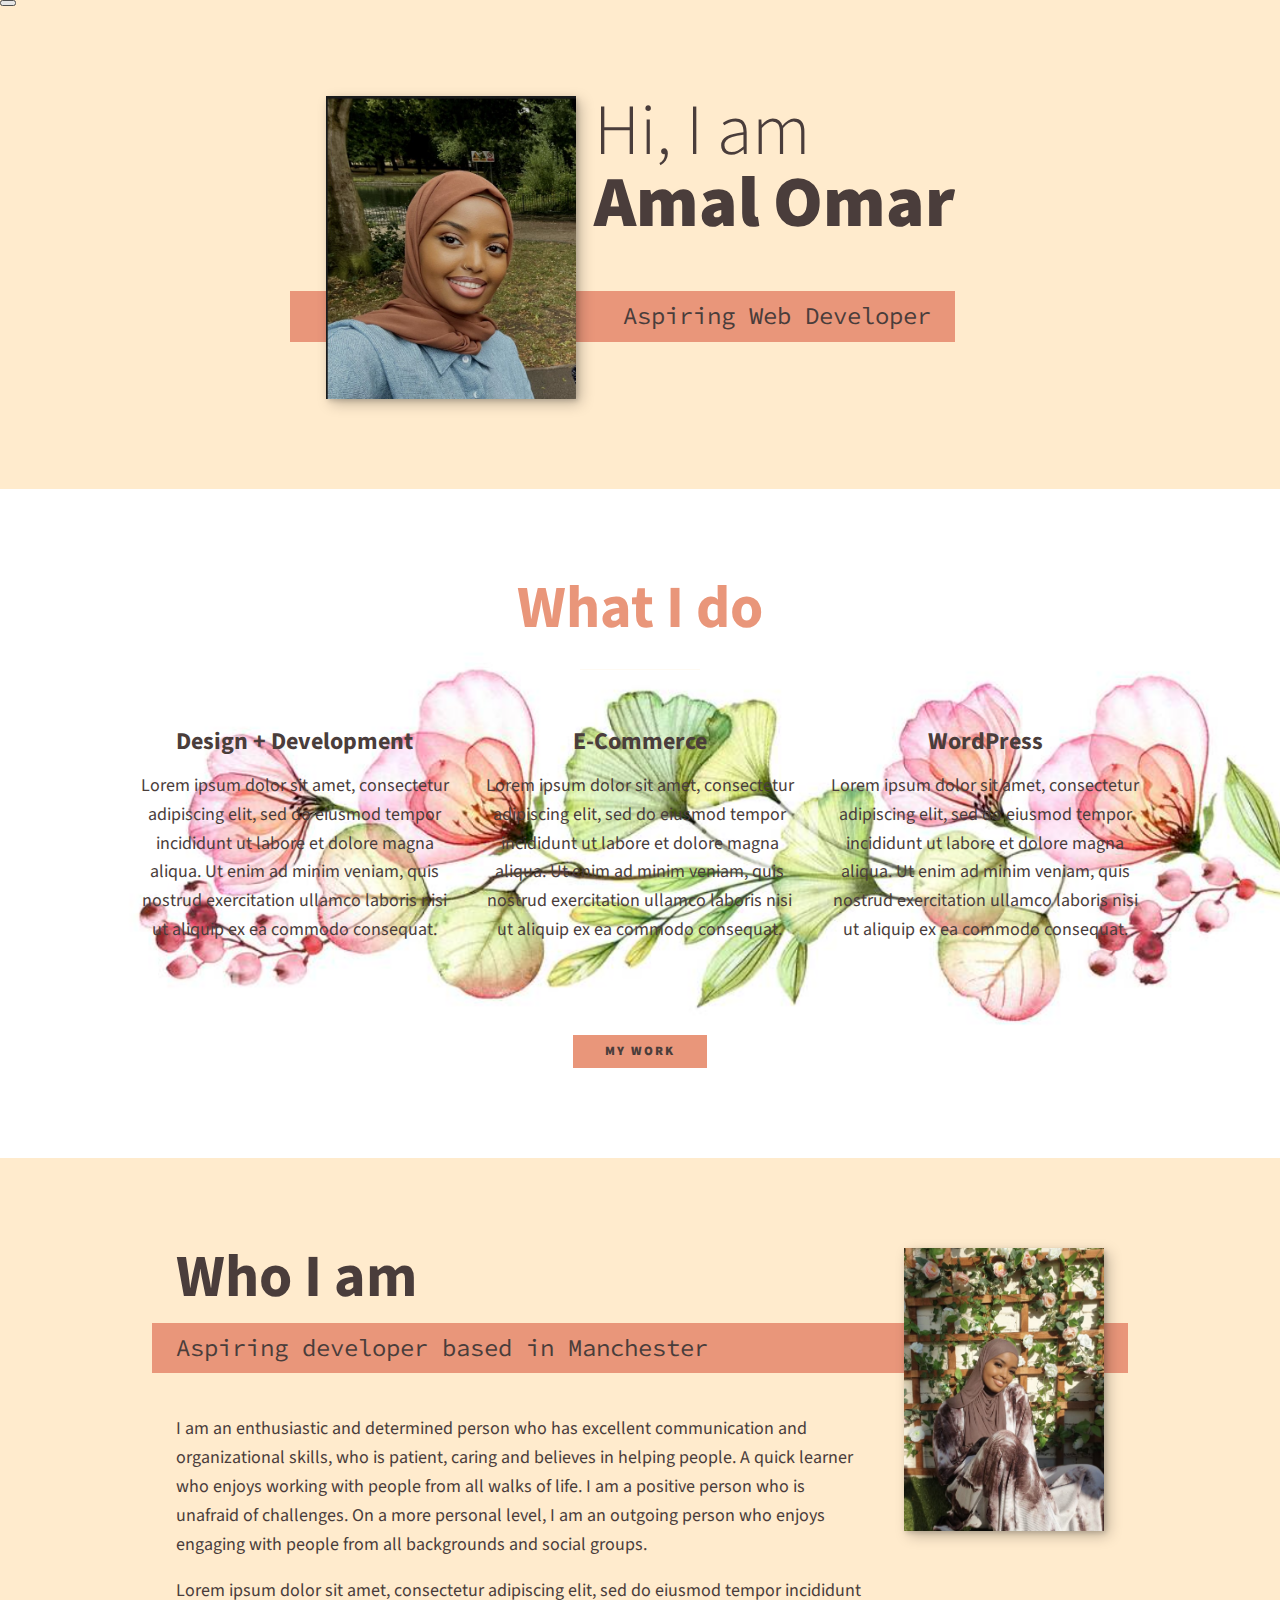
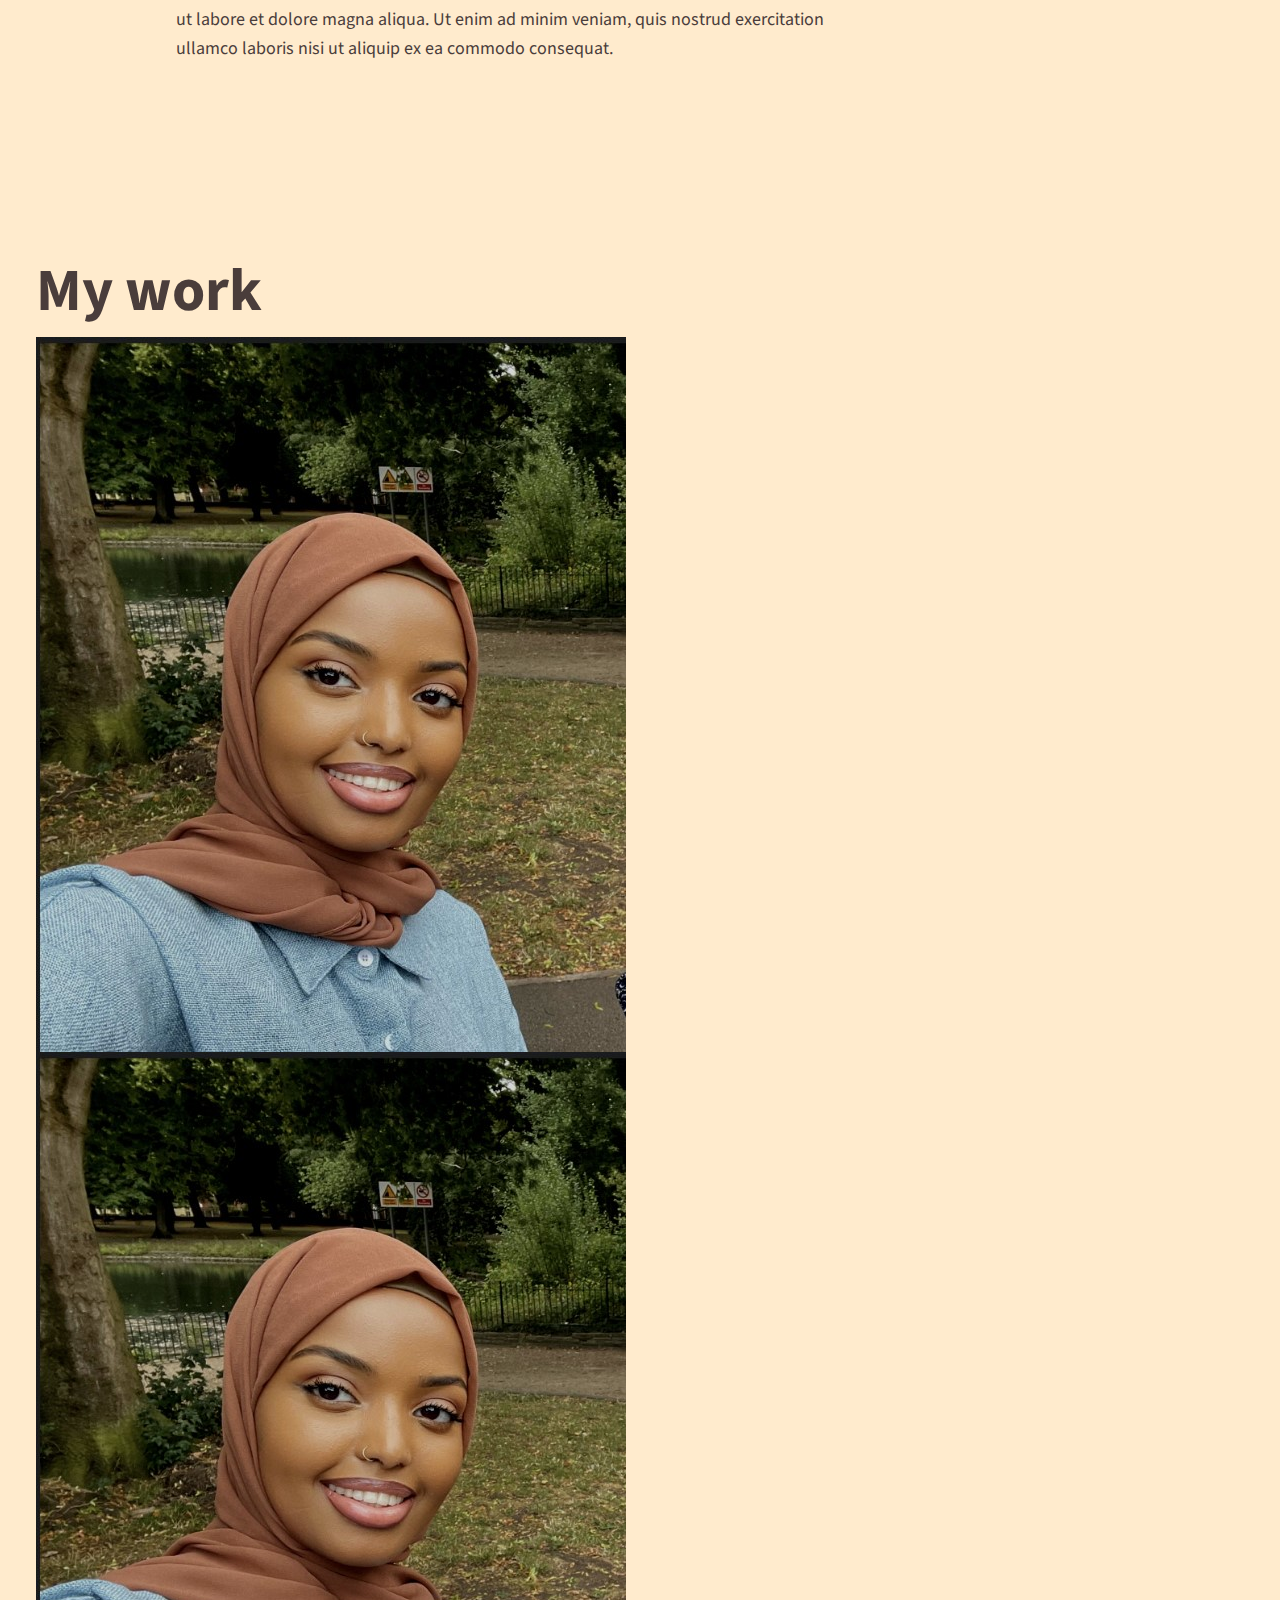
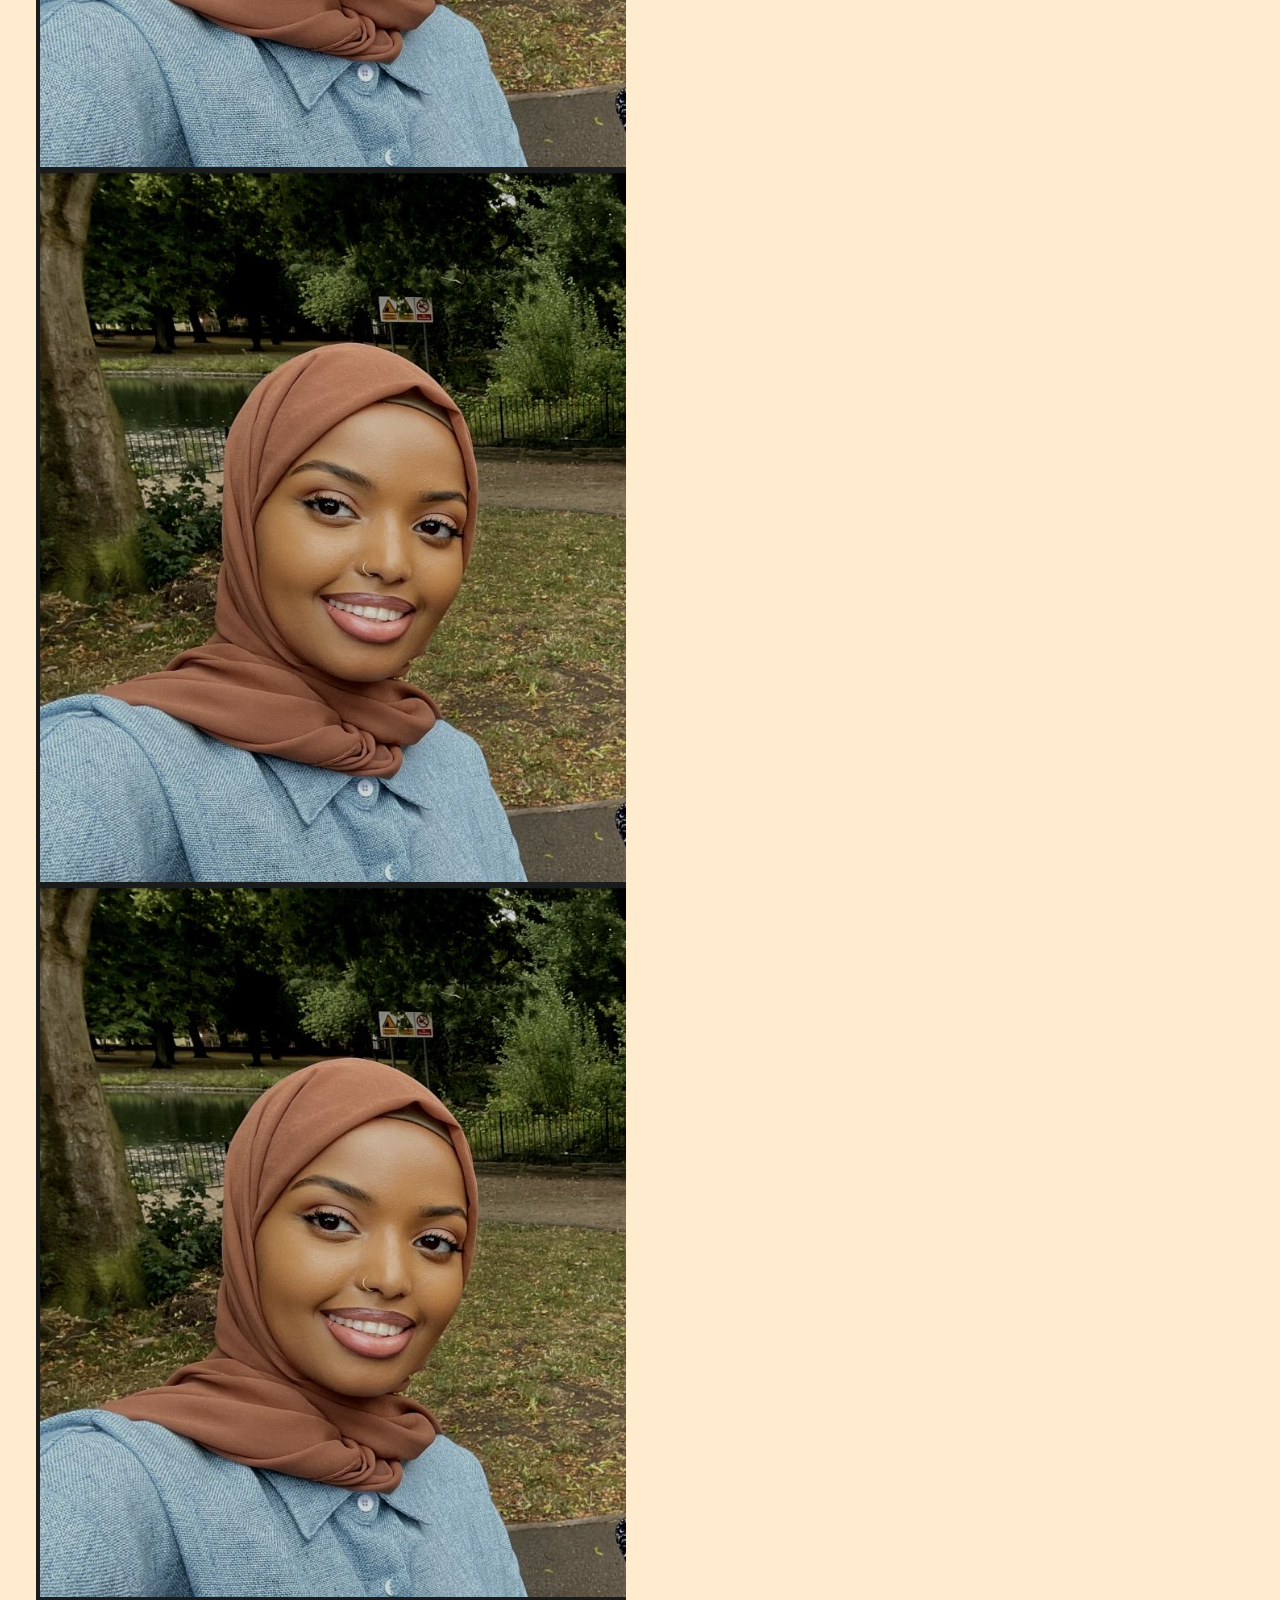
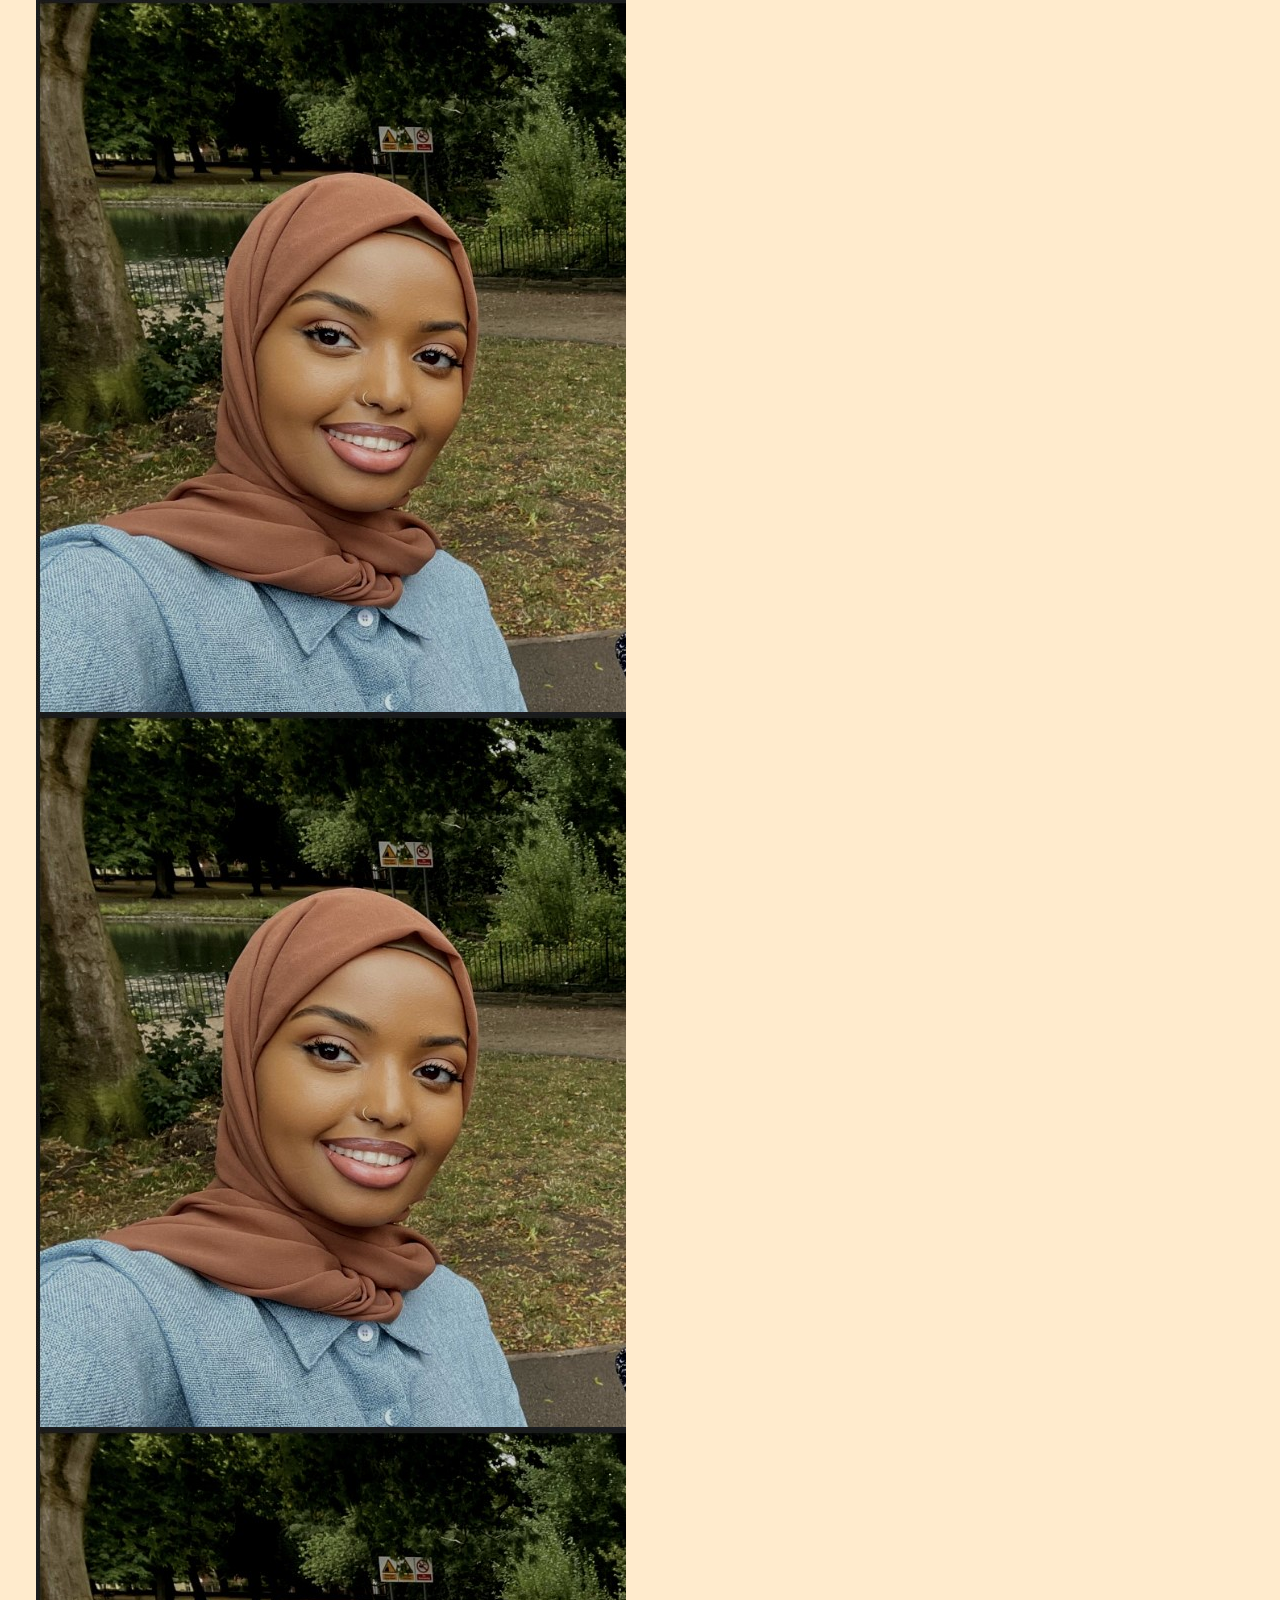
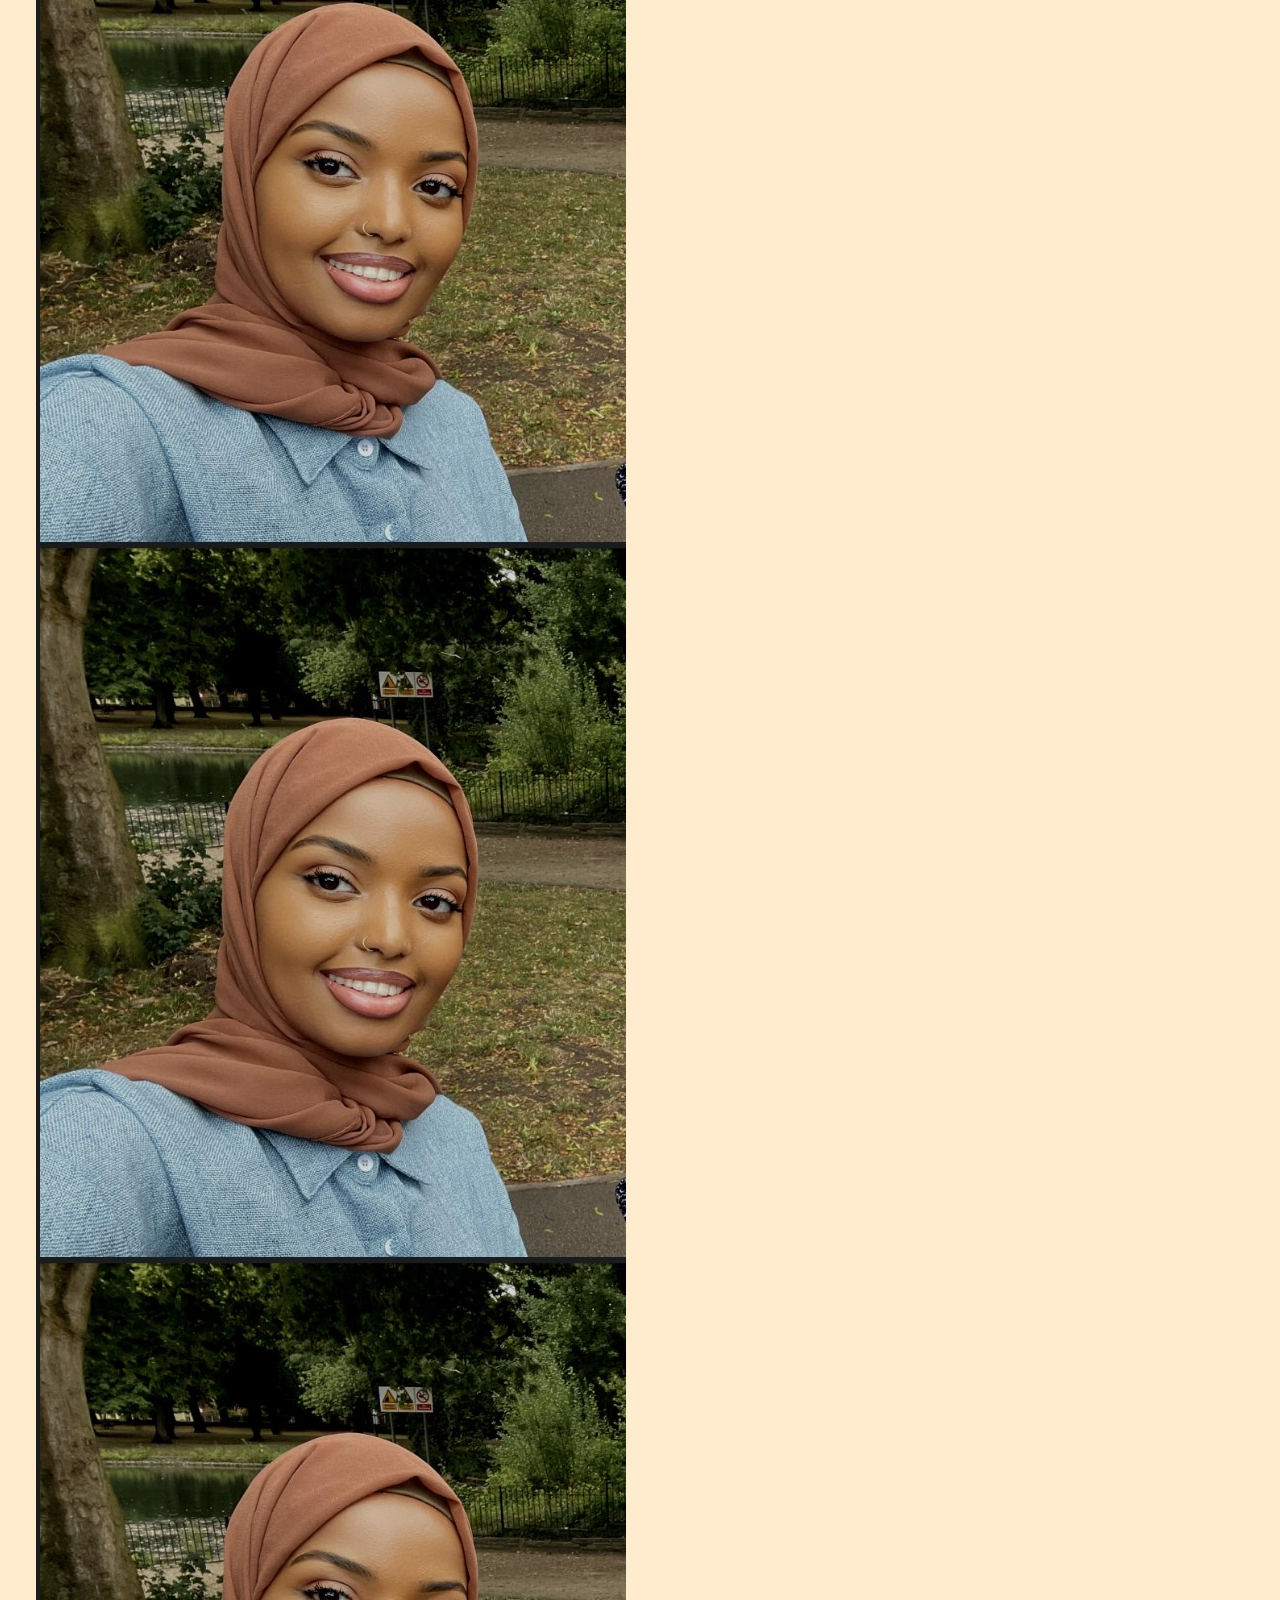
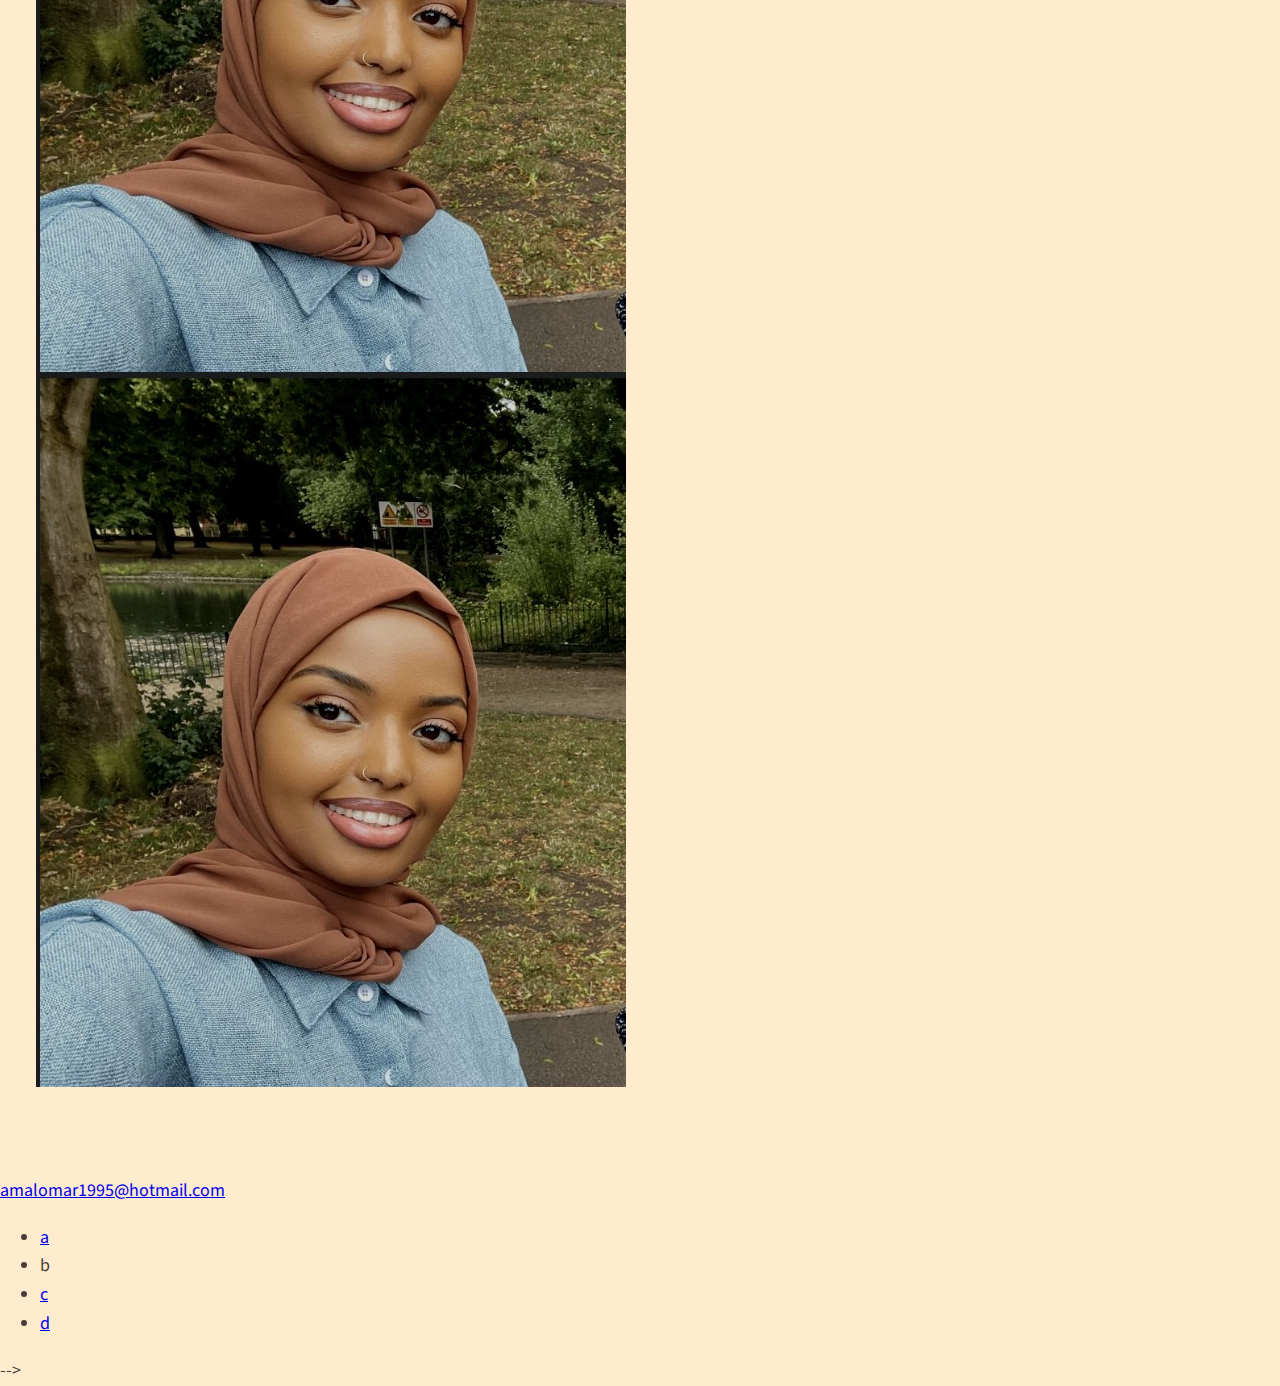
==== index.html @ 8da8b48b "still amending personal profile" ====
<!-- <!DOCTYPE html>
<html lang="en">
    <head>
        <meta charset="UTF-8">
        <meta name="viewport" content="width=device-width, initial-scale=1.0">
        <title>DevAmal Portfolio Website</title>
        <link rel="stylesheet" href="https://cdnjs.cloudflare.com/ajax/libs/normalize/7.0.0/normalize.min.css">
        <link rel="stylesheet" href="https://cdnjs.cloudflare.com/ajax/libs/font-awesome/5.11.2/css/all.css" integrity="sha256-46qynGAkLSFpVbEBog43gvNhfrOj+BmwXdxFgVK/Kvc=" crossorigin="anonymous" />  
        
        <!-- Update these with your own fonts -->
        <link href="https://fonts.googleapis.com/css?family=Source+Code+Pro:400,900|Source+Sans+Pro:300,900&display=swap" rel="stylesheet">
        
        <link rel="stylesheet" href="style.css">

    </head>
    <body>
        <header>
            <div class="logo">
                <img src="" alt="">
            </div>
            <button class="nav-toggle" aria-label="toggle navigation">
                <span class="hamburger"></span>
            </button>
            <nav class="nav">
                <ul class="nav__list">
                    <li class="nav__item"><a href="#home" class="nav__link">Home</a></li>
                    <li class="nav__item"><a href="#services" class="nav__link">My Services</a></li>
                    <li class="nav__item"><a href="#about" class="nav__link">About me</a></li>
                    <li class="nav__item"><a href="#work" class="nav__link">My Work</a></li>
                </ul>
            </nav>
        </header>
        
        <!-- Introduction -->
        <section class="intro" id="home">
            <h1 class="section__title section__title--intro">
                Hi, I am <strong>Amal Omar</strong>
            </h1>
            <p class="section__subtitle section__subtitle--intro">Aspiring Web Developer</p>
            <img src="me.jpeg" alt="a picture of Amal Omar smiling" class="intro__img">
        </section>
        
        
        <!-- My services -->
        <section class="my-services" id="services">
            <h2 class="section__title section__title--services">What I do</h2>
            <div class="services">
                <div class="service">
                    <h3>Design + Development</h3>
                    <p>Lorem ipsum dolor sit amet, consectetur adipiscing elit, sed do eiusmod tempor incididunt ut labore et dolore magna aliqua. Ut enim ad minim veniam, quis nostrud exercitation ullamco laboris nisi ut aliquip ex ea commodo consequat.</p>
                </div> <!-- / service -->
                
                <div class="service">
                    <h3>E-Commerce</h3>
                    <p>Lorem ipsum dolor sit amet, consectetur adipiscing elit, sed do eiusmod tempor incididunt ut labore et dolore magna aliqua. Ut enim ad minim veniam, quis nostrud exercitation ullamco laboris nisi ut aliquip ex ea commodo consequat.</p>
                </div> <!-- / service -->
                
                <div class="service">
                    <h3>WordPress</h3>
                    <p>Lorem ipsum dolor sit amet, consectetur adipiscing elit, sed do eiusmod tempor incididunt ut labore et dolore magna aliqua. Ut enim ad minim veniam, quis nostrud exercitation ullamco laboris nisi ut aliquip ex ea commodo consequat.</p>
                </div> <!-- / service -->
            </div> <!-- / services -->
            
            <a href="#work" class="btn">My Work</a>
        </section>
        
        
        <!-- About me -->
        <section class="about-me" id="about">
           <h2 class="section__title section__title--about">Who I am</h2>
           <p class="section__subtitle section__subtitle--about">Aspiring developer based in Manchester</p>
           
           <div class="about-me__body">
               <p>I am an enthusiastic and determined person who has excellent communication and organizational skills, who is patient, caring and believes in helping people. A quick learner who enjoys working with people from all walks of life. I am a positive person who is unafraid of challenges.
                On a more personal level, I am an outgoing person who enjoys engaging with people from all backgrounds and social groups. 
                </p>
               <p>Lorem ipsum dolor sit amet, consectetur adipiscing elit, sed do eiusmod tempor incididunt ut labore et dolore magna aliqua. Ut enim ad minim veniam, quis nostrud exercitation ullamco laboris nisi ut aliquip ex ea commodo consequat.</p>
           </div>
           
           <img src="whoiam.jpeg" alt="Amal sitting on the floor" class="about-me__img">
        </section>
        
        <!-- My Work -->
        <section class="my-work" id="work">
            <h2 class="section__title">My work</h2>
            <p class="section__subtitle"></p>
            
            <div class="portfolio">
                <!-- Portfolio item 01 -->
                <a href="#" class="portfolio__item">
                    <img src="me.jpeg" alt="" class="portfolio__img">
                </a>
                
                <!-- Portfolio item 02 -->
                <a href="#" class="portfolio__item">
                    <img src="me.jpeg" alt="" class="portfolio__img">
                </a>
                
                <!-- Portfolio item 03 -->
                <a href="#" class="portfolio__item">
                    <img src="me.jpeg" alt="" class="portfolio__img">
                </a>
                
                <!-- Portfolio item 04 -->
                <a href="#" class="portfolio__item">
                    <img src="me.jpeg" alt="" class="portfolio__img">
                </a>
                
                <!-- Portfolio item 05 -->
                <a href="#" class="portfolio__item">
                    <img src="me.jpeg" alt="" class="portfolio__img">
                </a>
                
                <!-- Portfolio item 06 -->
                <a href="#" class="portfolio__item">
                    <img src="me.jpeg" alt="" class="portfolio__img">
                </a>
                
                <!-- Portfolio item 07 -->
                <a href="#" class="portfolio__item">
                    <img src="me.jpeg" alt="" class="portfolio__img">
                </a>
                
                <!-- Portfolio item 08 -->
                <a href="#" class="portfolio__item">
                    <img src="me.jpeg" alt="" class="portfolio__img">
                </a>
                
                <!-- Portfolio item 09 -->
                <a href="#" class="portfolio__item">
                    <img src="me.jpeg" alt="" class="portfolio__img">
                </a>
                
                <!-- Portfolio item 0 0-->
                <a href="#" class="portfolio__item">
                    <img src="me.jpeg" alt="" class="portfolio__img">
                </a>
            </div>
        </section>
        
        
        <!-- Footer -->
        <footer>
            <!-- replace with your own email address -->
            <a href="mailto:amalomar1995@hotmail.com" class="footer__link">amalomar1995@hotmail.com</a>
            <ul class="social-list">
                <li class="social-list__item"><a class="social-list__link" href="https://codepen.io">a</a></li>
                <li class="social-list__item">b<a class="social-list__link" href="http://dribbble.com"></a></li>
                <li class="social-list__item"><a class="social-list__link" href="https://twitter.com">c</a></li>
                <li class="social-list__item"><a class="social-list__link" href="https://github.com">d</a></li>
            </ul>
        </footer>
        
    </body>
</html> -->
---- style.css ----
*,
*::before,
*::after {
    box-sizing: border-box;
}

/* Custom Properties, update these for your own design */

:root {
    --ff-primary: 'Source Sans Pro', sans-serif;
    --ff-secondary: 'Source Code Pro', monospace;
    
    --fw-reg: 300;
    --fw-bold: 900;
    
    --clr-light: blanchedalmond;
    --clr-dark: rgb(74, 61, 59);
    --clr-accent: darksalmon;
    
    --fs-h1: 3rem;
    --fs-h2: 2.25rem;
    --fs-h3: 1.25rem;
    --fs-body: 1rem;
    
    --bs: 0.25em 0.25em 0.75em rgba(0,0,0,.25),
          0.125em 0.125em 0.25em rgba(0,0,0,.15);
}

@media (min-width: 800px) {
    :root {
        --fs-h1: 4.5rem;
        --fs-h2: 3.75rem;
        --fs-h3: 1.5rem;
        --fs-body: 1.125rem;
    }
}

/* General styles */

body {
    background: var(--clr-light);
    color: var(--clr-dark);
    margin: 0;
    font-family: var(--ff-primary);
    font-size: var(--fs-body);
    line-height: 1.6;
}

section {
    padding: 5em 2em;
}

img {
    display: block;
    max-width: 100%;
}

strong { font-weight: var(--fw-bold) }

:focus {
    outline: 3px solid var(--clr-accent);
    outline-offset: 3px;
}

/* Buttons */

.btn {
    display: inline-block;
    padding: .5em 2.5em;
    background: var(--clr-accent);
    color: var(--clr-dark);
    text-decoration: none;
    cursor: pointer;
    font-size: .8rem;
    text-transform: uppercase;
    letter-spacing: 2px;
    font-weight: var(--fw-bold);
    transition: transform 200ms ease-in-out;
}

.btn:hover {
    transform: scale(1.1);
}

/* Typography */

h1,
h2,
h3 {
    line-height: 1;
    margin: 0;
}

h1 { font-size: var(--fs-h1) }
h2 { font-size: var(--fs-h2) }
h3 { font-size: var(--fs-h3) }


.section__title {
    margin-bottom: .25em;
}

.section__title--intro {
    font-weight: var(--fw-reg);
}

.section__title--intro strong {
    display: block;
}

.section__subtitle {
    margin: 0;
    font-size: var(--fs-h3);
}

.section__subtitle--intro,
.section__subtitle--about {
    background: var(--clr-accent);
    padding: .25em 1em;
    font-family: var(--ff-secondary);
    margin-bottom: 1em;
}


/* header */

nav { display: none; }

/*  Intro section  */

.intro {
    position: relative;
}

.intro__img {
    box-shadow: var(--bs);
}

.section__subtitle--intro {
    display: inline-block;
}

@media (min-width: 600px) {
    .intro {
        display: grid;
        width: min-content;
        margin: 0 auto;
        grid-column-gap: 1em;
        grid-template-areas: 
            "img title"
            "img subtitle";
        grid-template-columns: min-content max-content;
    }
    
    .intro__img {
        grid-area: img;
        min-width: 250px;
        position: relative;
        z-index: 2;
    }    
    
    .section__subtitle--intro {
        align-self: start;
        grid-column: -1 / 1;
        grid-row: 2;
        text-align: right;
        position: relative;
        left: -1.5em;
        width: calc(100% + 1.5em);
    }
}



/*  My services section  */

.my-services {
    background-color: var(--clr-dark);
    background-image: url(flower.png);
    background-size: cover;
    /* background-blend-mode: multiply; */
    color: var(--clr-dark);
    text-align: center;
}

.section__title--services {
    color: var(--clr-accent);
    position: relative;
}

.section__title--services::after {
    content: '';
    display: block;
    width: 2em;
    height: 1px;
    margin: 0.5em auto 1em;
    background: var(--clr-light);
    opacity: 0.25;
}

.services {
    margin-bottom: 4em;
}

.service {
    max-width: 500px;
    margin: 0 auto;
}

@media (min-width: 800px) {
    .services {
        display: flex;
        max-width: 1000px;
        margin-left: auto;
        margin-right: auto;
    }
    
    .service + .service {
        margin-left: 2em;
    }
}


.about-me {
    max-width: 1000px;
    margin: 0 auto;
}

.about-me__img {
    box-shadow: var(--bs);
}

@media (min-width: 600px) {
    .about-me {
        display: grid;
        grid-template-columns: 1fr 200px;
        grid-template-areas: 
            "title img"
            "subtitle img"
            "text img";
        grid-column-gap: 2em;
    }
    
    .section__title--about {
        grid-area: title;
    }
    
    .section__subtitle--about {
        grid-column: 1 / -1;
        grid-row: 2;
        position: relative;
        left: -1em;
        width: calc(100% + 2em);
        padding-left: 1em;
        padding-right: calc(200px + 4em);
    }
    
    .about-me__img {
        grid-area: img;
        position: relative;
        z-index: 2;
    }
}
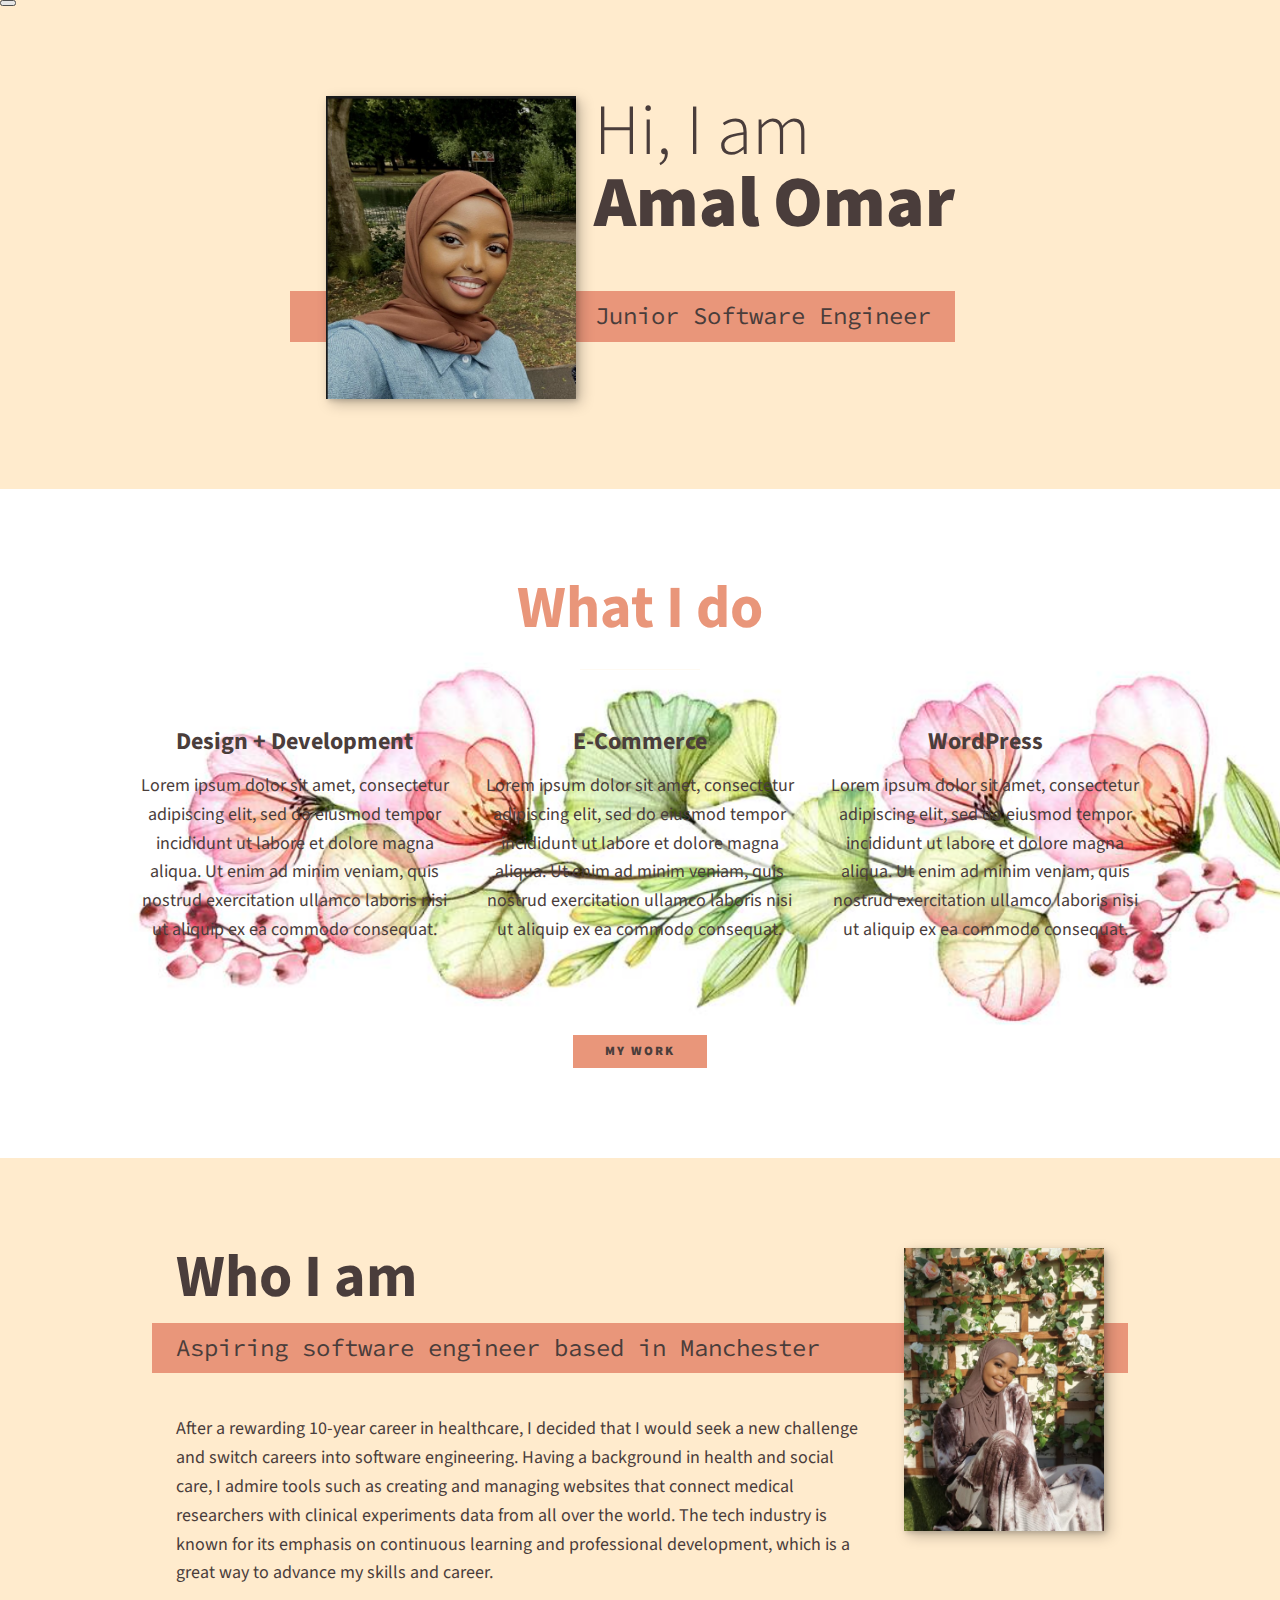
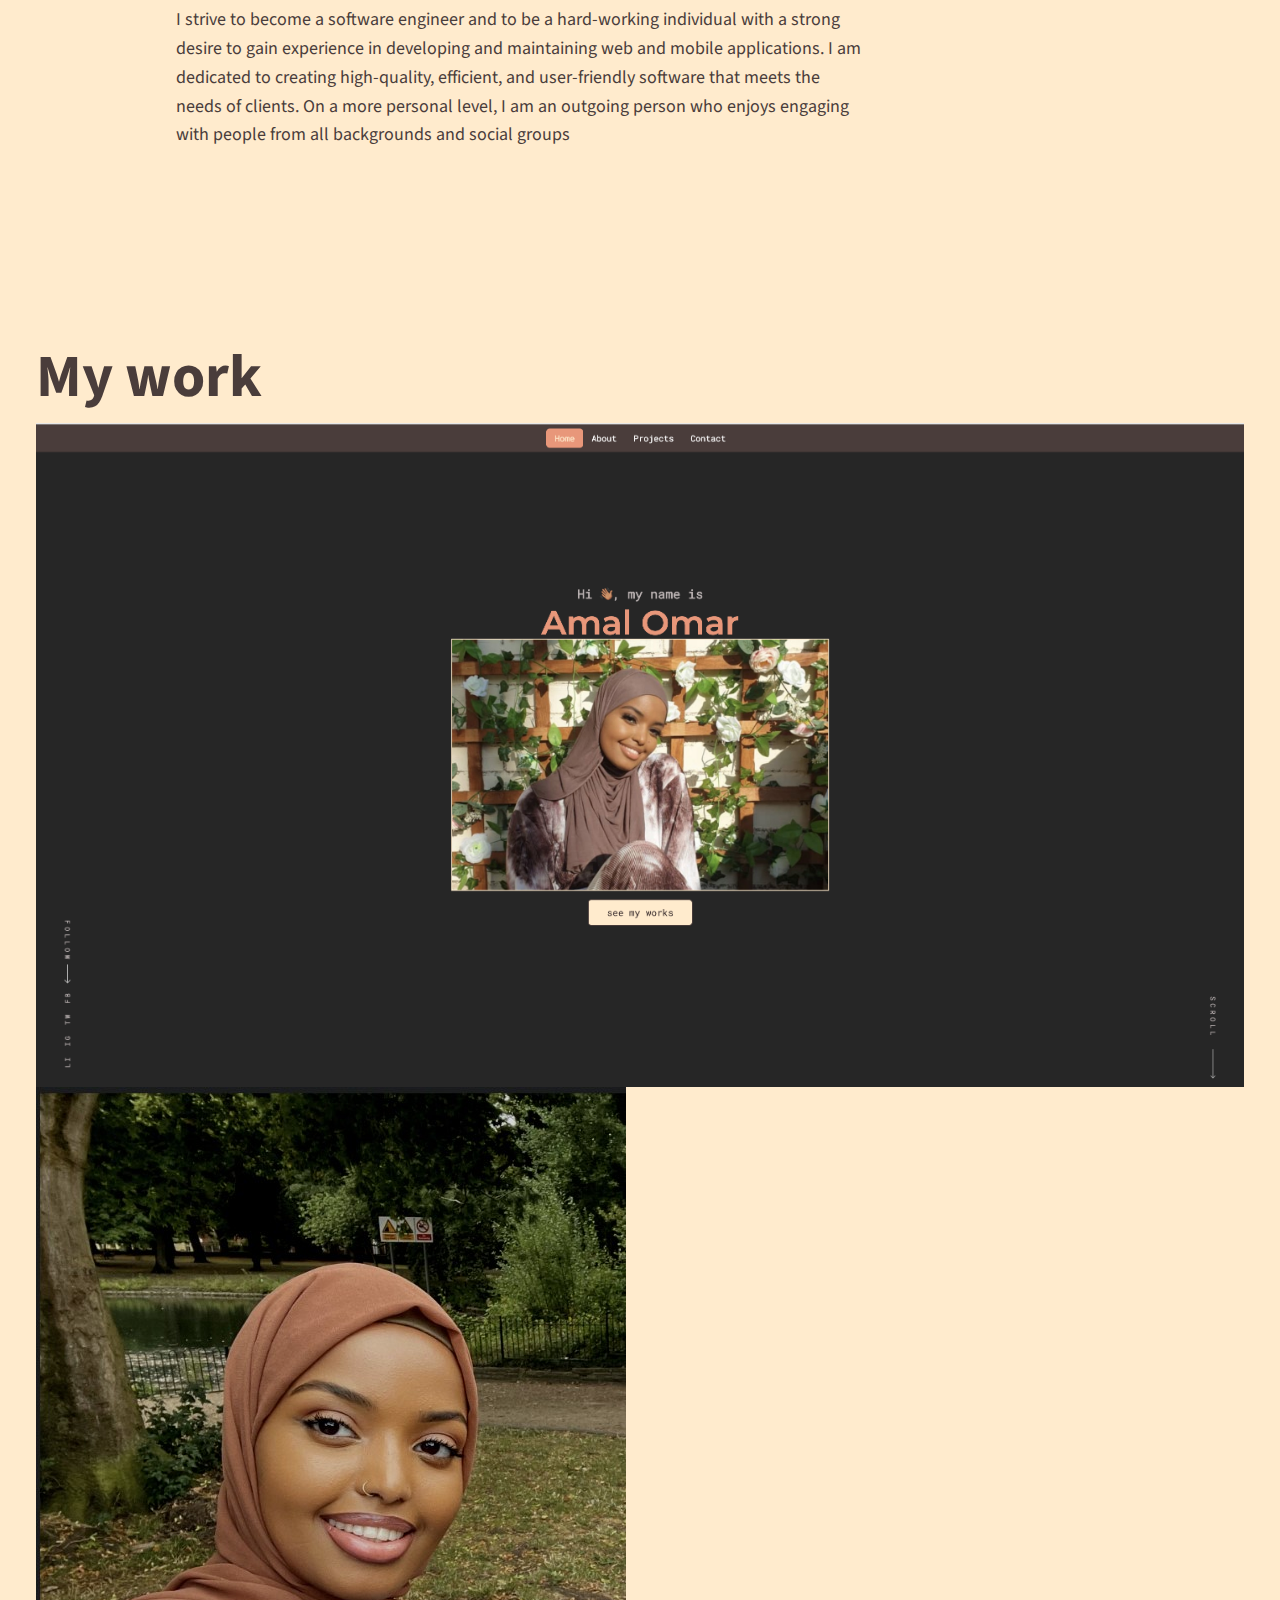
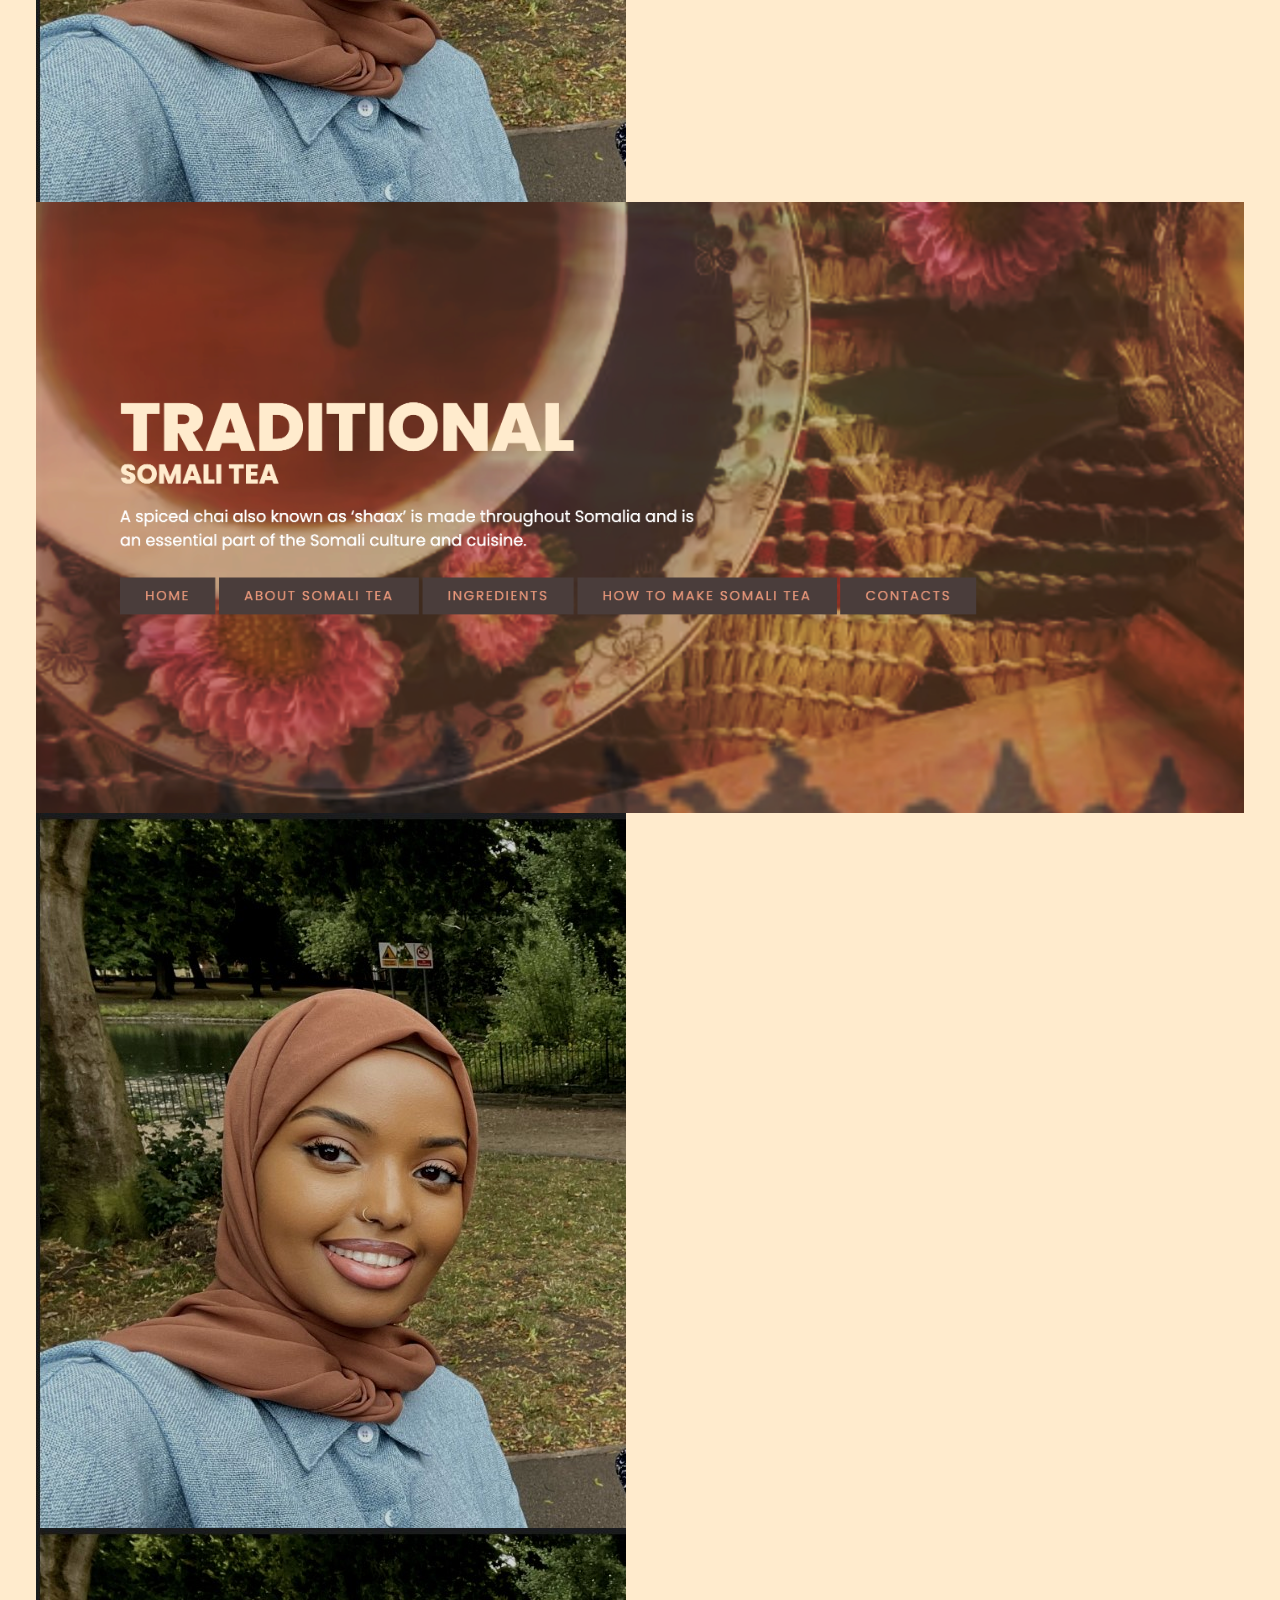
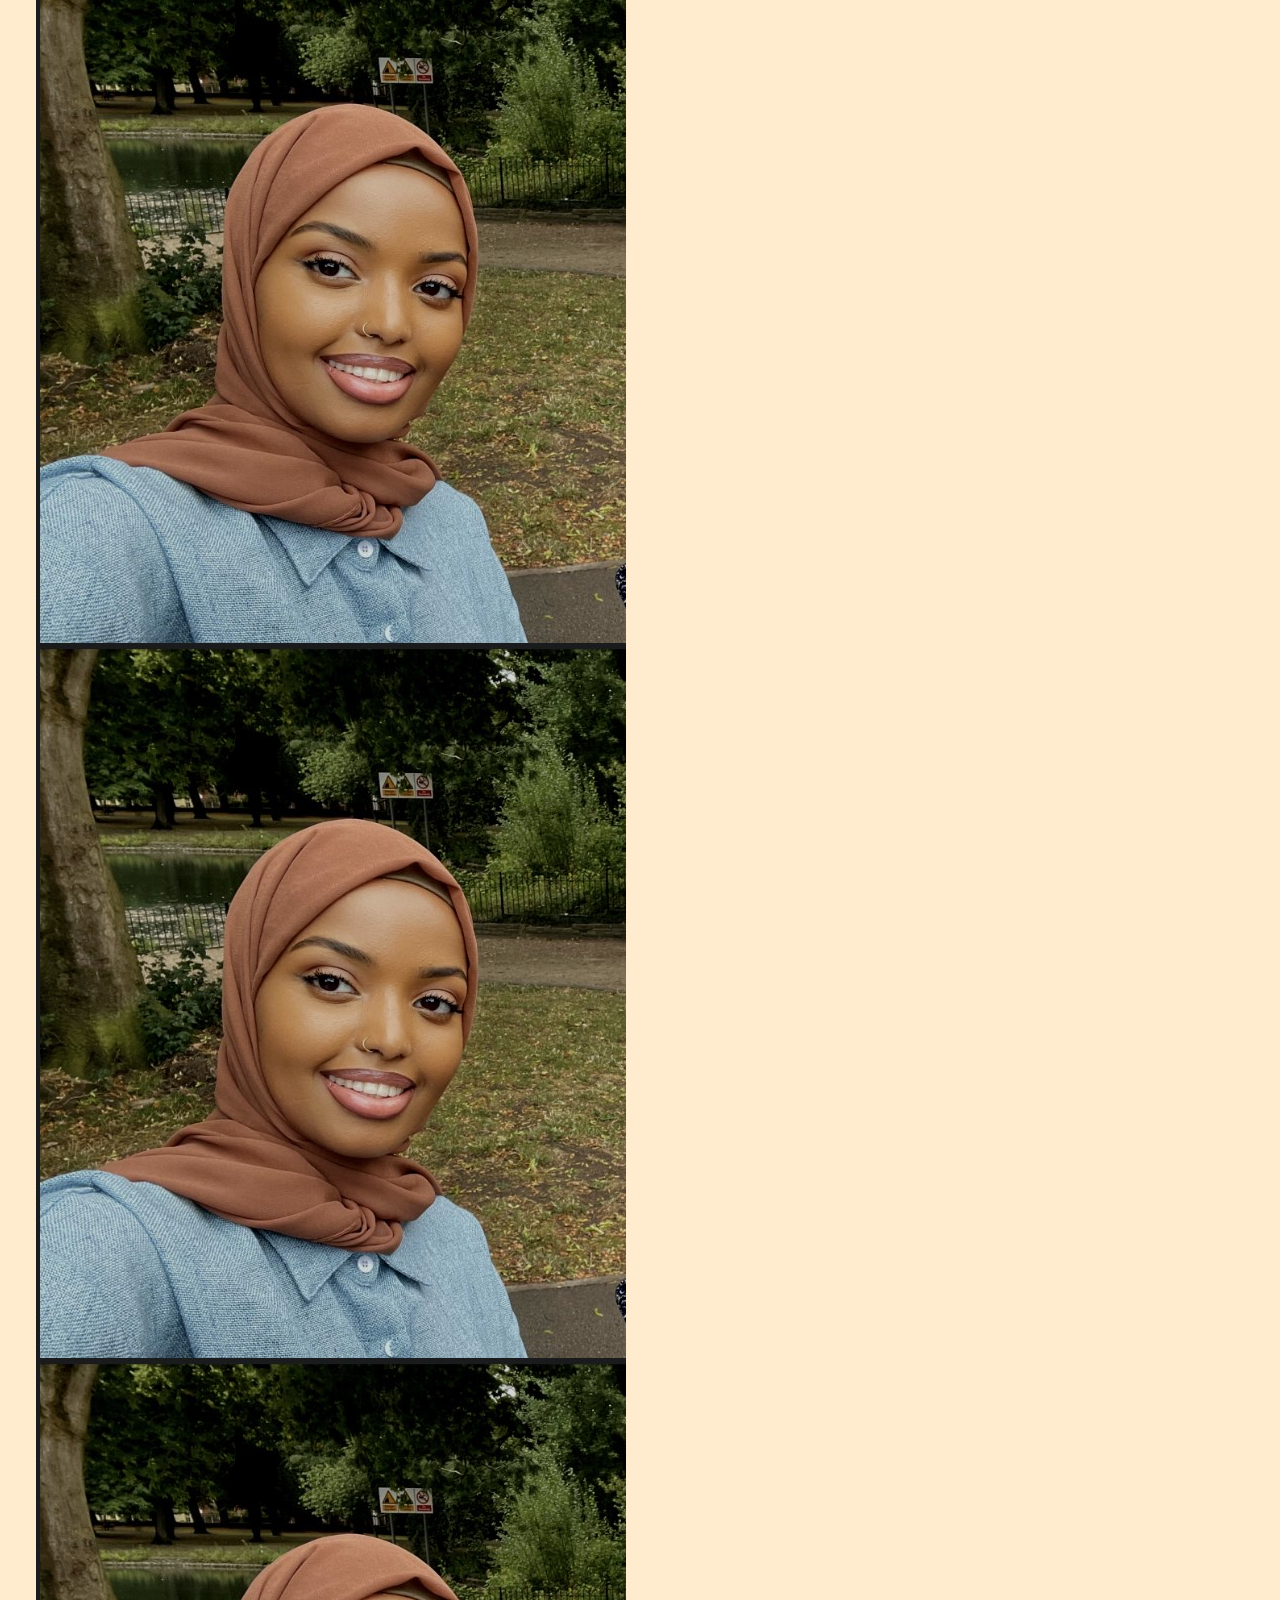
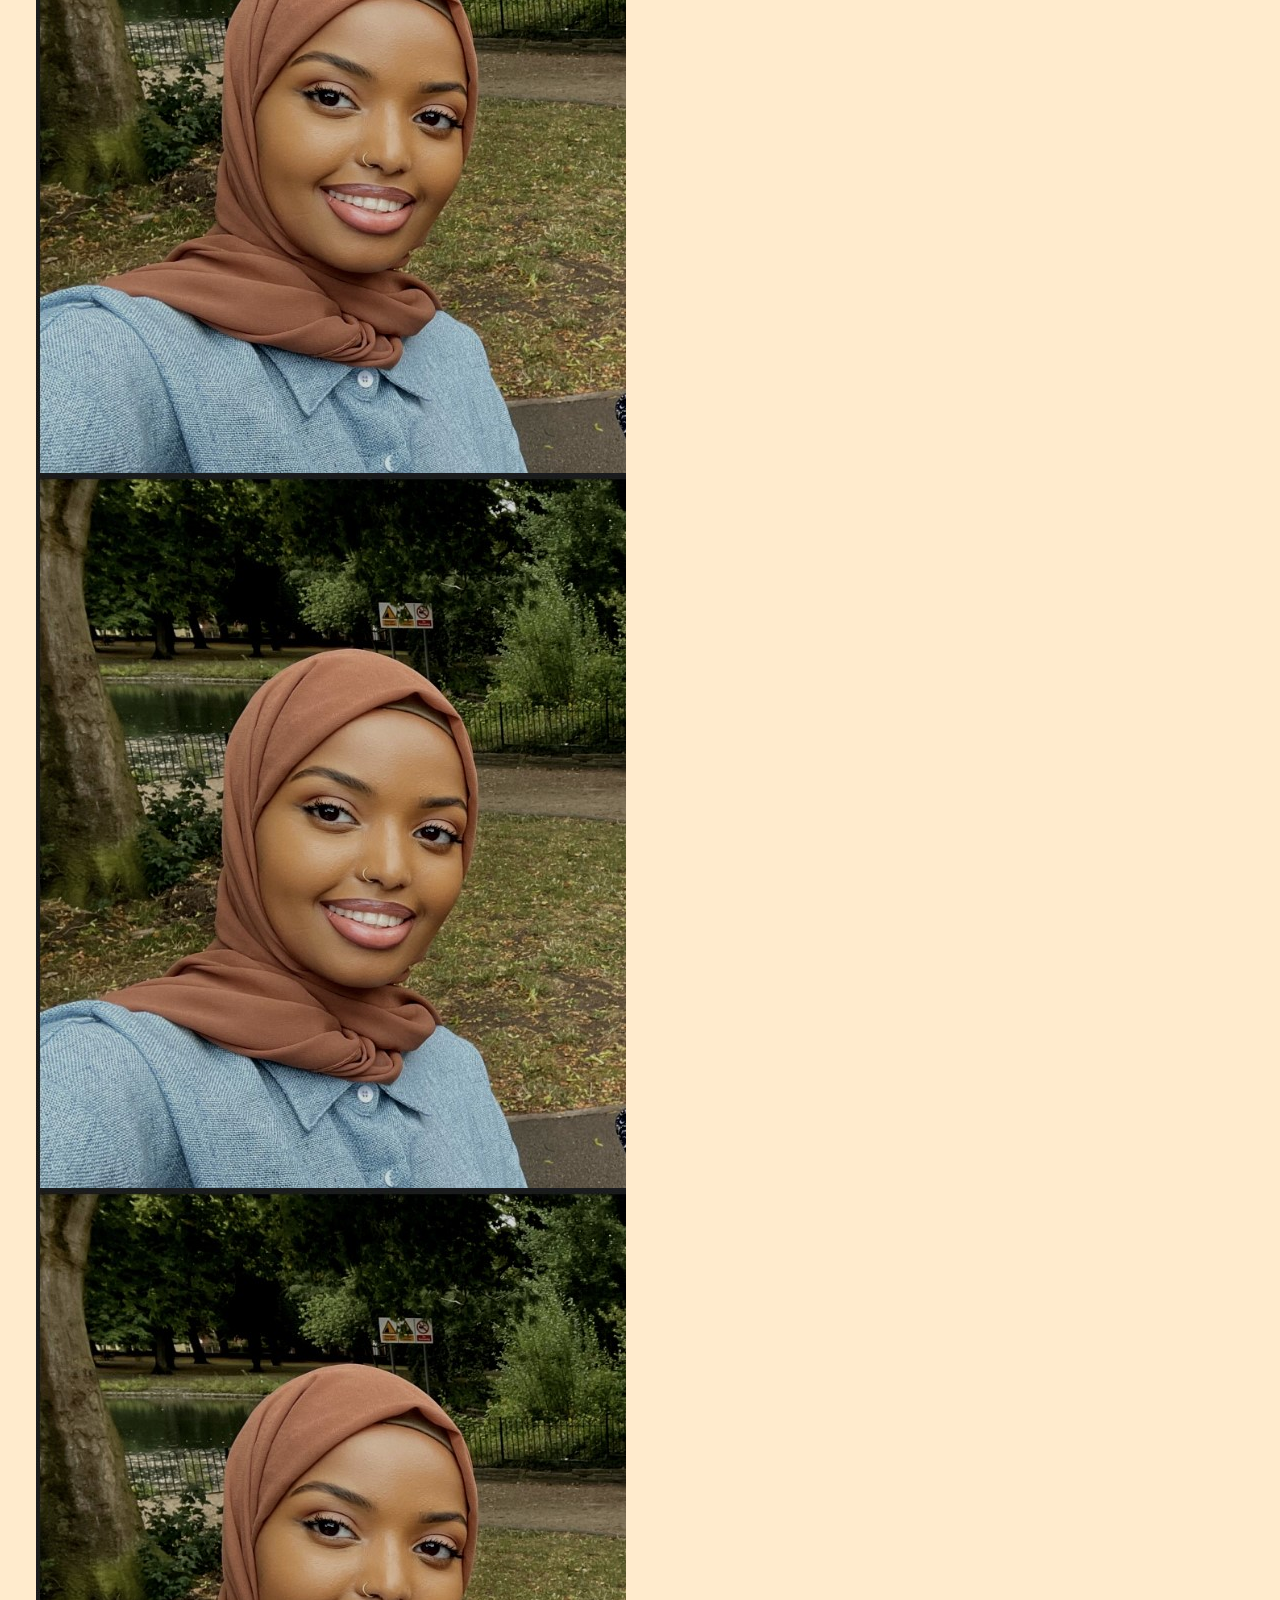
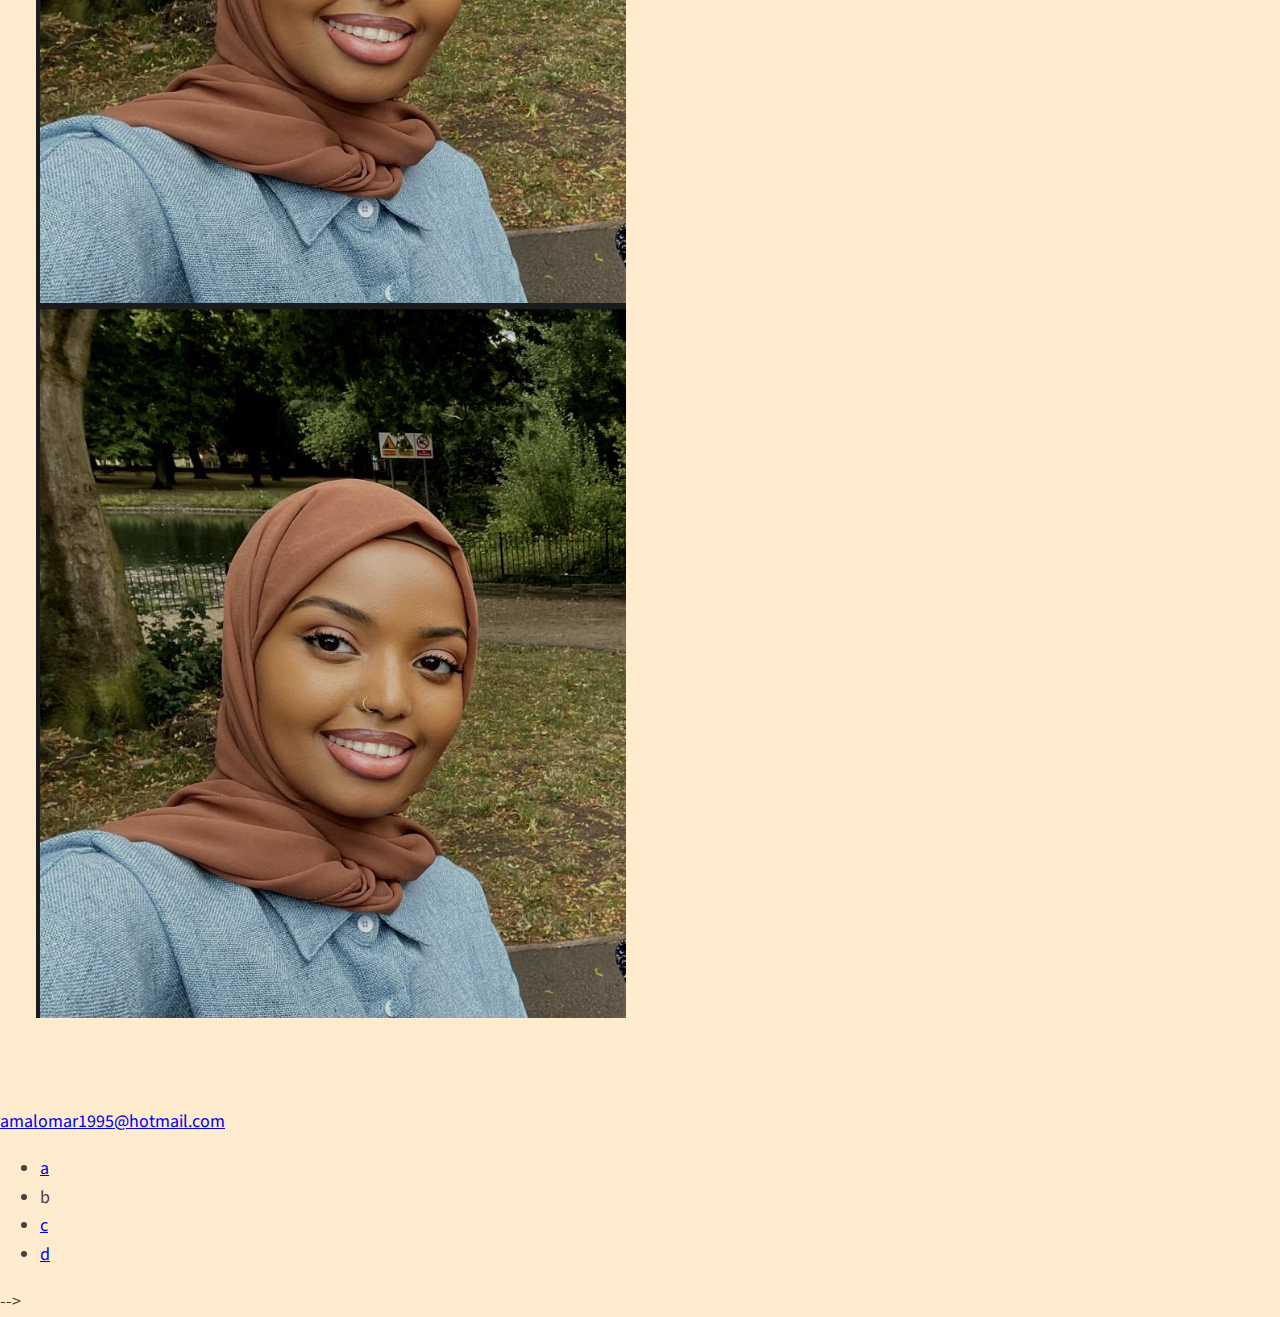
==== commit 65b7d7ef: "an update" ====
--- a/index.html
+++ b/index.html
@@ -36,7 +36,7 @@
             <h1 class="section__title section__title--intro">
                 Hi, I am <strong>Amal Omar</strong>
             </h1>
-            <p class="section__subtitle section__subtitle--intro">Aspiring Web Developer</p>
+            <p class="section__subtitle section__subtitle--intro">Junior Software Engineer</p>
             <img src="me.jpeg" alt="a picture of Amal Omar smiling" class="intro__img">
         </section>
         
@@ -68,13 +68,12 @@
         <!-- About me -->
         <section class="about-me" id="about">
            <h2 class="section__title section__title--about">Who I am</h2>
-           <p class="section__subtitle section__subtitle--about">Aspiring developer based in Manchester</p>
+           <p class="section__subtitle section__subtitle--about">Aspiring software engineer based in Manchester</p>
            
            <div class="about-me__body">
-               <p>I am an enthusiastic and determined person who has excellent communication and organizational skills, who is patient, caring and believes in helping people. A quick learner who enjoys working with people from all walks of life. I am a positive person who is unafraid of challenges.
-                On a more personal level, I am an outgoing person who enjoys engaging with people from all backgrounds and social groups. 
+               <p>After a rewarding 10-year career in healthcare, I decided that I would seek a new challenge and switch careers into software engineering. Having a background in health and social care, I admire tools such as creating and managing websites that connect medical researchers with clinical experiments data from all over the world. The tech industry is known for its emphasis on continuous learning and professional development, which is a great way to advance my skills and career.
                 </p>
-               <p>Lorem ipsum dolor sit amet, consectetur adipiscing elit, sed do eiusmod tempor incididunt ut labore et dolore magna aliqua. Ut enim ad minim veniam, quis nostrud exercitation ullamco laboris nisi ut aliquip ex ea commodo consequat.</p>
+               <p>I strive to become a software engineer and to be a hard-working individual with a strong desire to gain experience in developing and maintaining web and mobile applications. I am dedicated to creating high-quality, efficient, and user-friendly software that meets the needs of clients. On a more personal level, I am an outgoing person who enjoys engaging with people from all backgrounds and social groups</p>
            </div>
            
            <img src="whoiam.jpeg" alt="Amal sitting on the floor" class="about-me__img">
@@ -88,7 +87,7 @@
             <div class="portfolio">
                 <!-- Portfolio item 01 -->
                 <a href="#" class="portfolio__item">
-                    <img src="me.jpeg" alt="" class="portfolio__img">
+                    <img src="web.png" alt="" class="portfolio__img">
                 </a>
                 
                 <!-- Portfolio item 02 -->
@@ -98,7 +97,7 @@
                 
                 <!-- Portfolio item 03 -->
                 <a href="#" class="portfolio__item">
-                    <img src="me.jpeg" alt="" class="portfolio__img">
+                    <img src="tea.png" alt="" class="portfolio__img">
                 </a>
                 
                 <!-- Portfolio item 04 -->
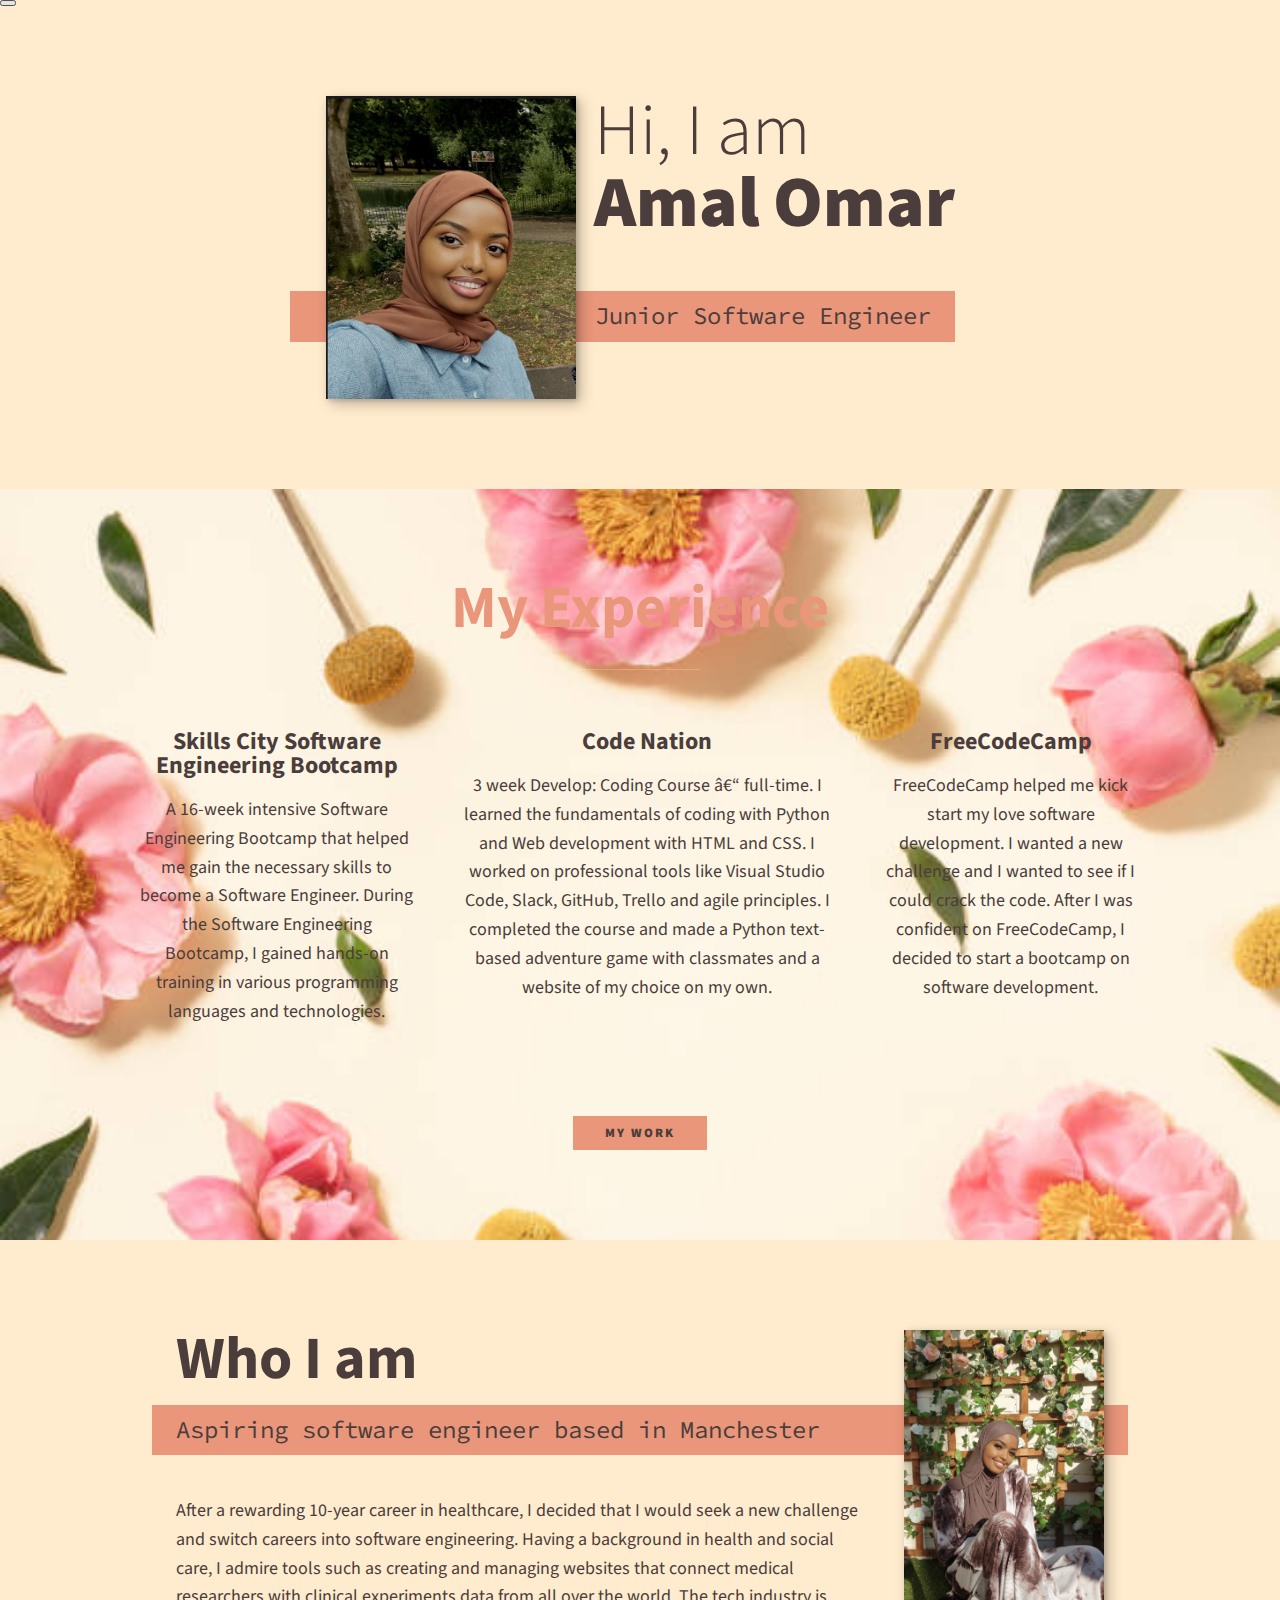
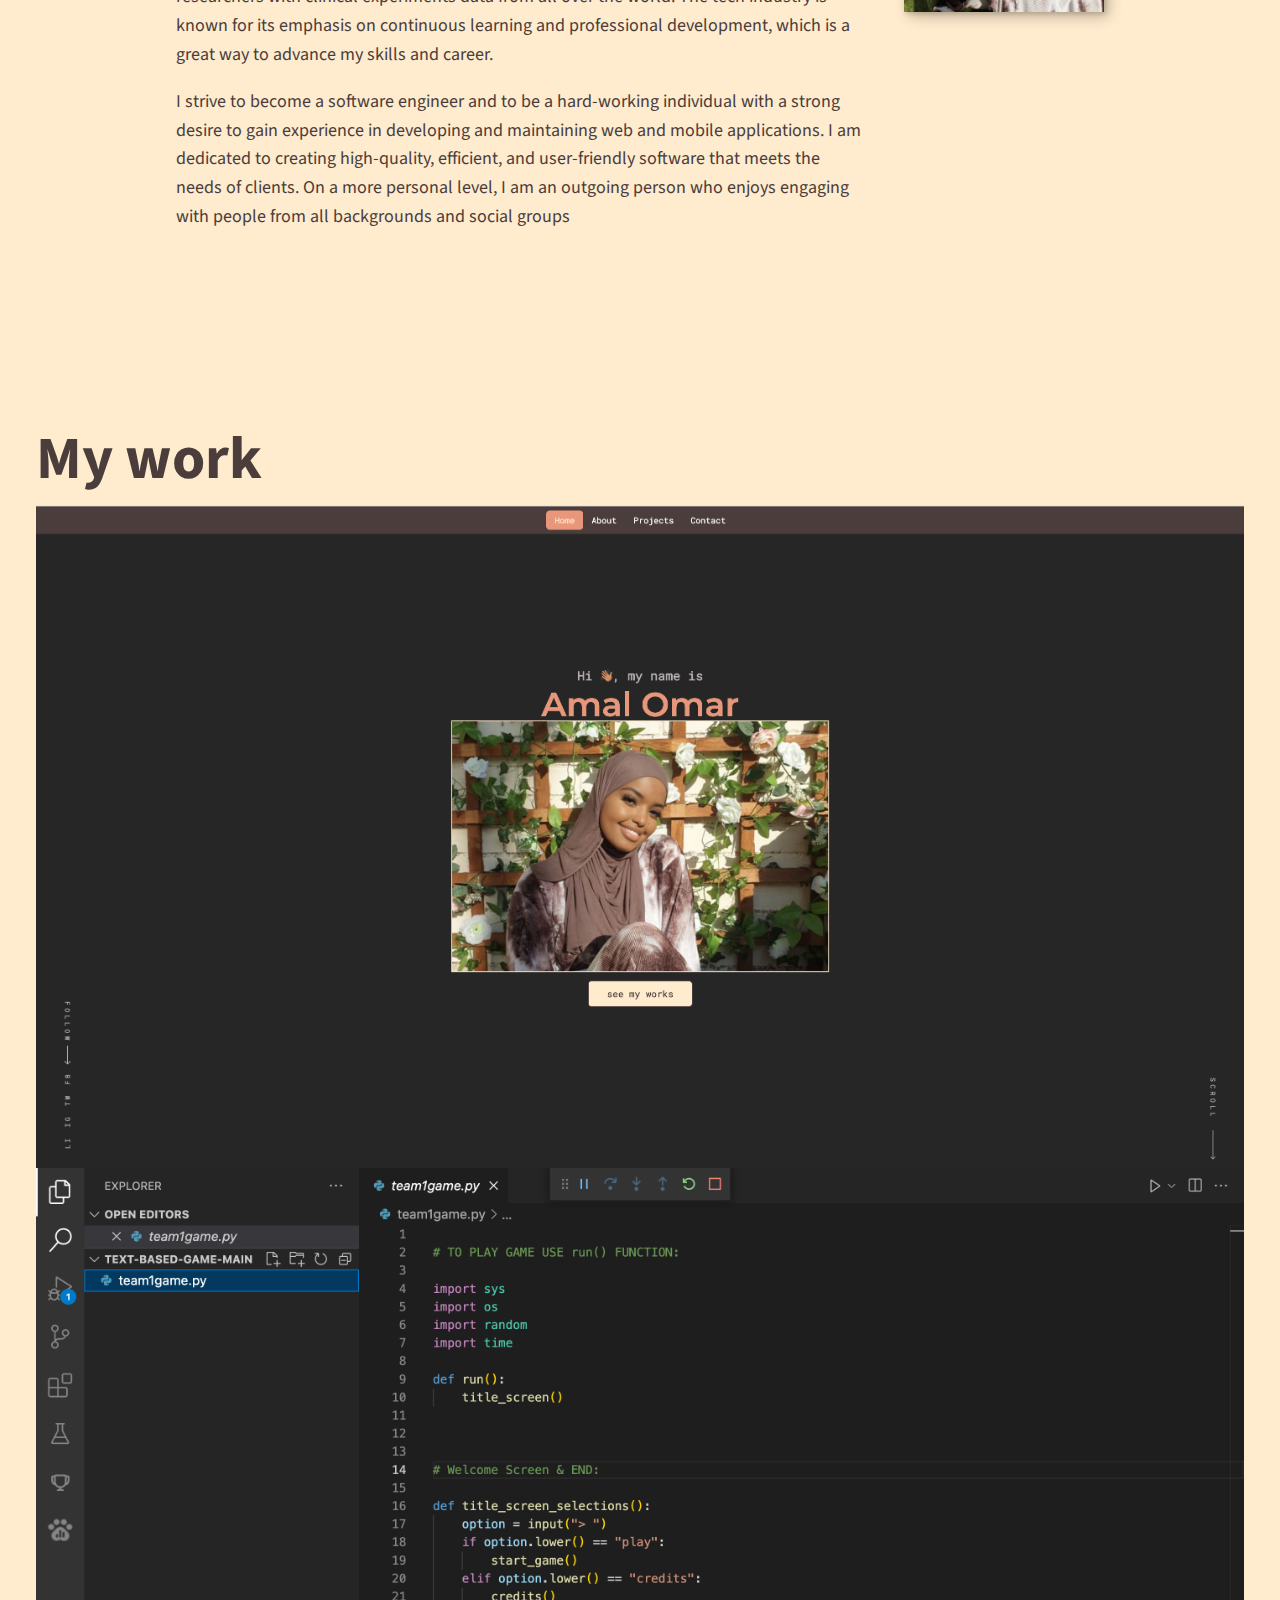
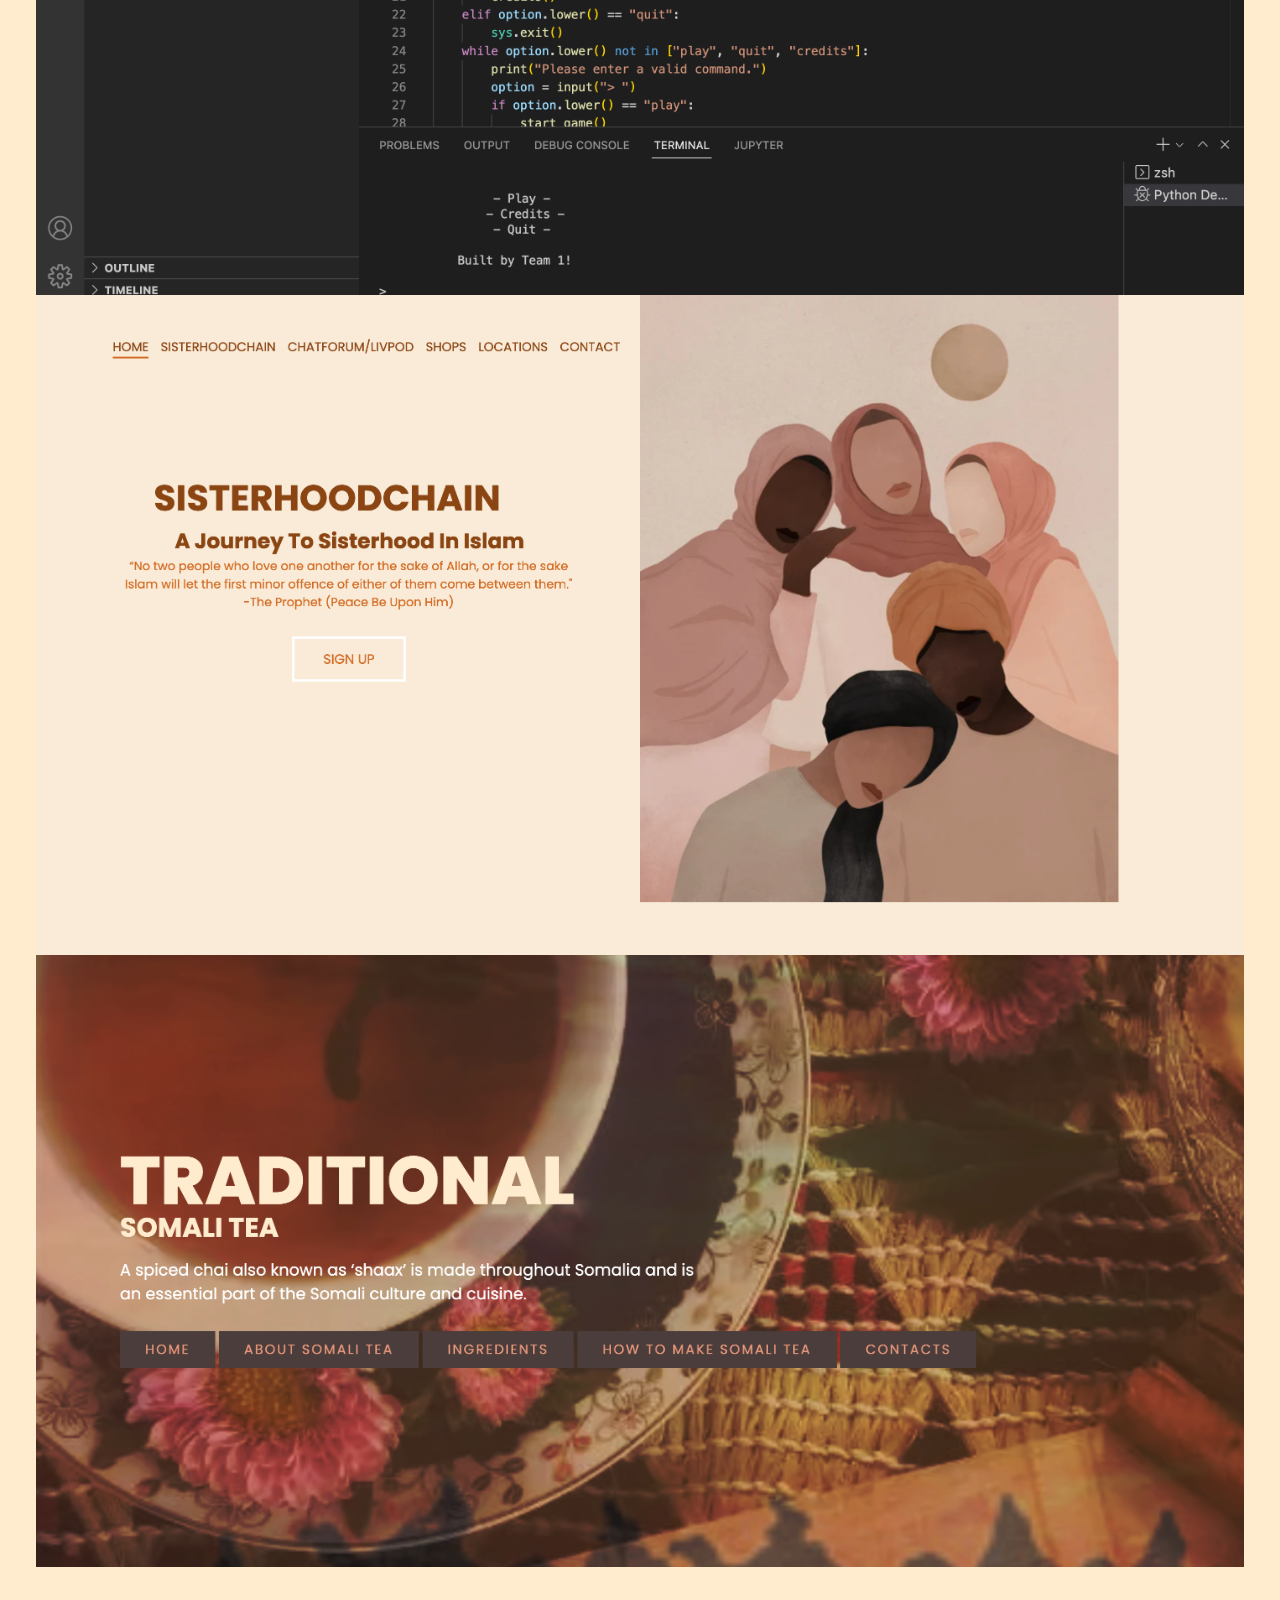
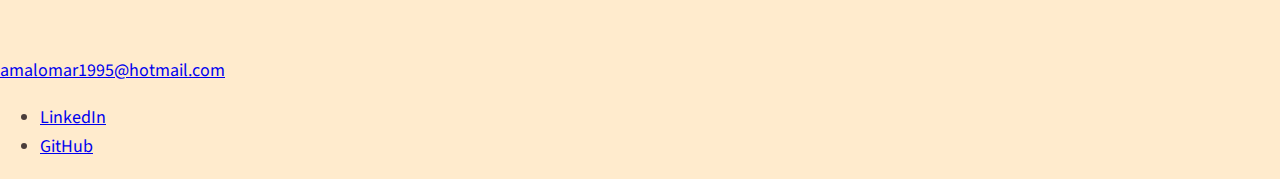
==== commit b4040f4c: "update" ====
--- a/index.html
+++ b/index.html
@@ -43,21 +43,23 @@
         
         <!-- My services -->
         <section class="my-services" id="services">
-            <h2 class="section__title section__title--services">What I do</h2>
+            <h2 class="section__title section__title--services">My Experience</h2>
             <div class="services">
                 <div class="service">
-                    <h3>Design + Development</h3>
-                    <p>Lorem ipsum dolor sit amet, consectetur adipiscing elit, sed do eiusmod tempor incididunt ut labore et dolore magna aliqua. Ut enim ad minim veniam, quis nostrud exercitation ullamco laboris nisi ut aliquip ex ea commodo consequat.</p>
+                    <h3>Skills City Software Engineering Bootcamp</h3>
+                    <p>A 16-week intensive Software Engineering Bootcamp that helped me gain the necessary skills to become a Software Engineer. During the Software Engineering Bootcamp, I gained hands-on training in various programming languages and technologies.
+                    </p>
                 </div> <!-- / service -->
                 
                 <div class="service">
-                    <h3>E-Commerce</h3>
-                    <p>Lorem ipsum dolor sit amet, consectetur adipiscing elit, sed do eiusmod tempor incididunt ut labore et dolore magna aliqua. Ut enim ad minim veniam, quis nostrud exercitation ullamco laboris nisi ut aliquip ex ea commodo consequat.</p>
+                    <h3>Code Nation</h3>
+                    <p>3 week Develop: Coding Course – full-time. 
+                        I learned the fundamentals of coding with Python and Web development with HTML and CSS. I worked on professional tools like Visual Studio Code, Slack, GitHub, Trello and agile principles. I completed the course and made a Python text-based adventure game with classmates and a website of my choice on my own.</p>
                 </div> <!-- / service -->
                 
                 <div class="service">
-                    <h3>WordPress</h3>
-                    <p>Lorem ipsum dolor sit amet, consectetur adipiscing elit, sed do eiusmod tempor incididunt ut labore et dolore magna aliqua. Ut enim ad minim veniam, quis nostrud exercitation ullamco laboris nisi ut aliquip ex ea commodo consequat.</p>
+                    <h3>FreeCodeCamp</h3>
+                    <p>FreeCodeCamp helped me kick start my love software development. I wanted a new challenge and I wanted to see if I could crack the code. After I was confident on FreeCodeCamp, I decided to start a bootcamp on software development.</p>
                 </div> <!-- / service -->
             </div> <!-- / services -->
             
@@ -92,48 +94,19 @@
                 
                 <!-- Portfolio item 02 -->
                 <a href="#" class="portfolio__item">
-                    <img src="me.jpeg" alt="" class="portfolio__img">
+                    <img src="game.png" alt="" class="portfolio__img">
                 </a>
                 
                 <!-- Portfolio item 03 -->
                 <a href="#" class="portfolio__item">
-                    <img src="tea.png" alt="" class="portfolio__img">
+                    <img src="webapp.png" alt="" class="portfolio__img">
                 </a>
                 
                 <!-- Portfolio item 04 -->
                 <a href="#" class="portfolio__item">
-                    <img src="me.jpeg" alt="" class="portfolio__img">
+                    <img src="tea.png" alt="" class="portfolio__img">
                 </a>
                 
-                <!-- Portfolio item 05 -->
-                <a href="#" class="portfolio__item">
-                    <img src="me.jpeg" alt="" class="portfolio__img">
-                </a>
-                
-                <!-- Portfolio item 06 -->
-                <a href="#" class="portfolio__item">
-                    <img src="me.jpeg" alt="" class="portfolio__img">
-                </a>
-                
-                <!-- Portfolio item 07 -->
-                <a href="#" class="portfolio__item">
-                    <img src="me.jpeg" alt="" class="portfolio__img">
-                </a>
-                
-                <!-- Portfolio item 08 -->
-                <a href="#" class="portfolio__item">
-                    <img src="me.jpeg" alt="" class="portfolio__img">
-                </a>
-                
-                <!-- Portfolio item 09 -->
-                <a href="#" class="portfolio__item">
-                    <img src="me.jpeg" alt="" class="portfolio__img">
-                </a>
-                
-                <!-- Portfolio item 0 0-->
-                <a href="#" class="portfolio__item">
-                    <img src="me.jpeg" alt="" class="portfolio__img">
-                </a>
             </div>
         </section>
         
@@ -143,12 +116,11 @@
             <!-- replace with your own email address -->
             <a href="mailto:amalomar1995@hotmail.com" class="footer__link">amalomar1995@hotmail.com</a>
             <ul class="social-list">
-                <li class="social-list__item"><a class="social-list__link" href="https://codepen.io">a</a></li>
-                <li class="social-list__item">b<a class="social-list__link" href="http://dribbble.com"></a></li>
-                <li class="social-list__item"><a class="social-list__link" href="https://twitter.com">c</a></li>
-                <li class="social-list__item"><a class="social-list__link" href="https://github.com">d</a></li>
+                <li class="social-list__item"><a class="social-list__link" href="https://www.linkedin.com/in/amal-omar-a85607246/">LinkedIn</a></li>
+                <li class="social-list__item"><a class="social-list__link" href="https://github.com/amalomar1">GitHub</a></li>
+
             </ul>
         </footer>
         
     </body>
-</html> -->+</html> --- a/style.css
+++ b/style.css
@@ -176,7 +176,7 @@
 
 .my-services {
     background-color: var(--clr-dark);
-    background-image: url(flower.png);
+    background-image: url(flowerr.jpeg);
     background-size: cover;
     /* background-blend-mode: multiply; */
     color: var(--clr-dark);
